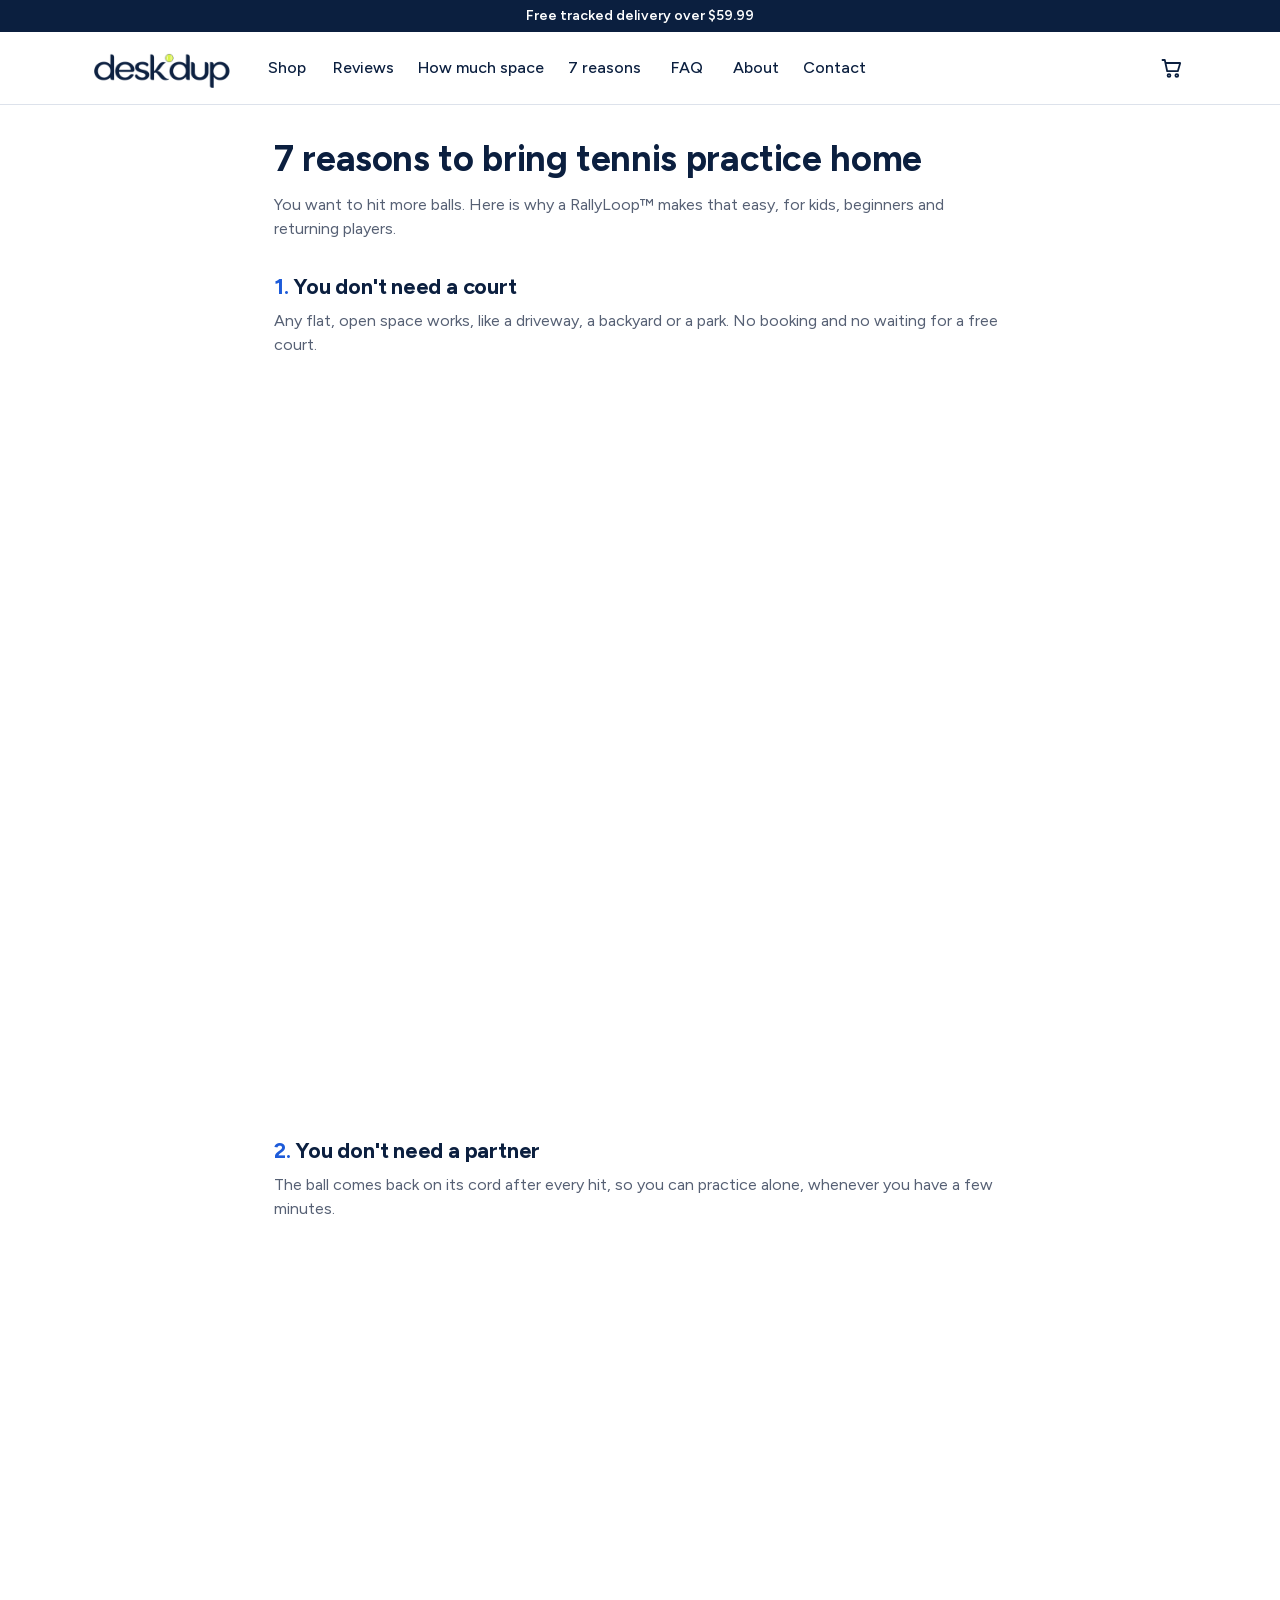
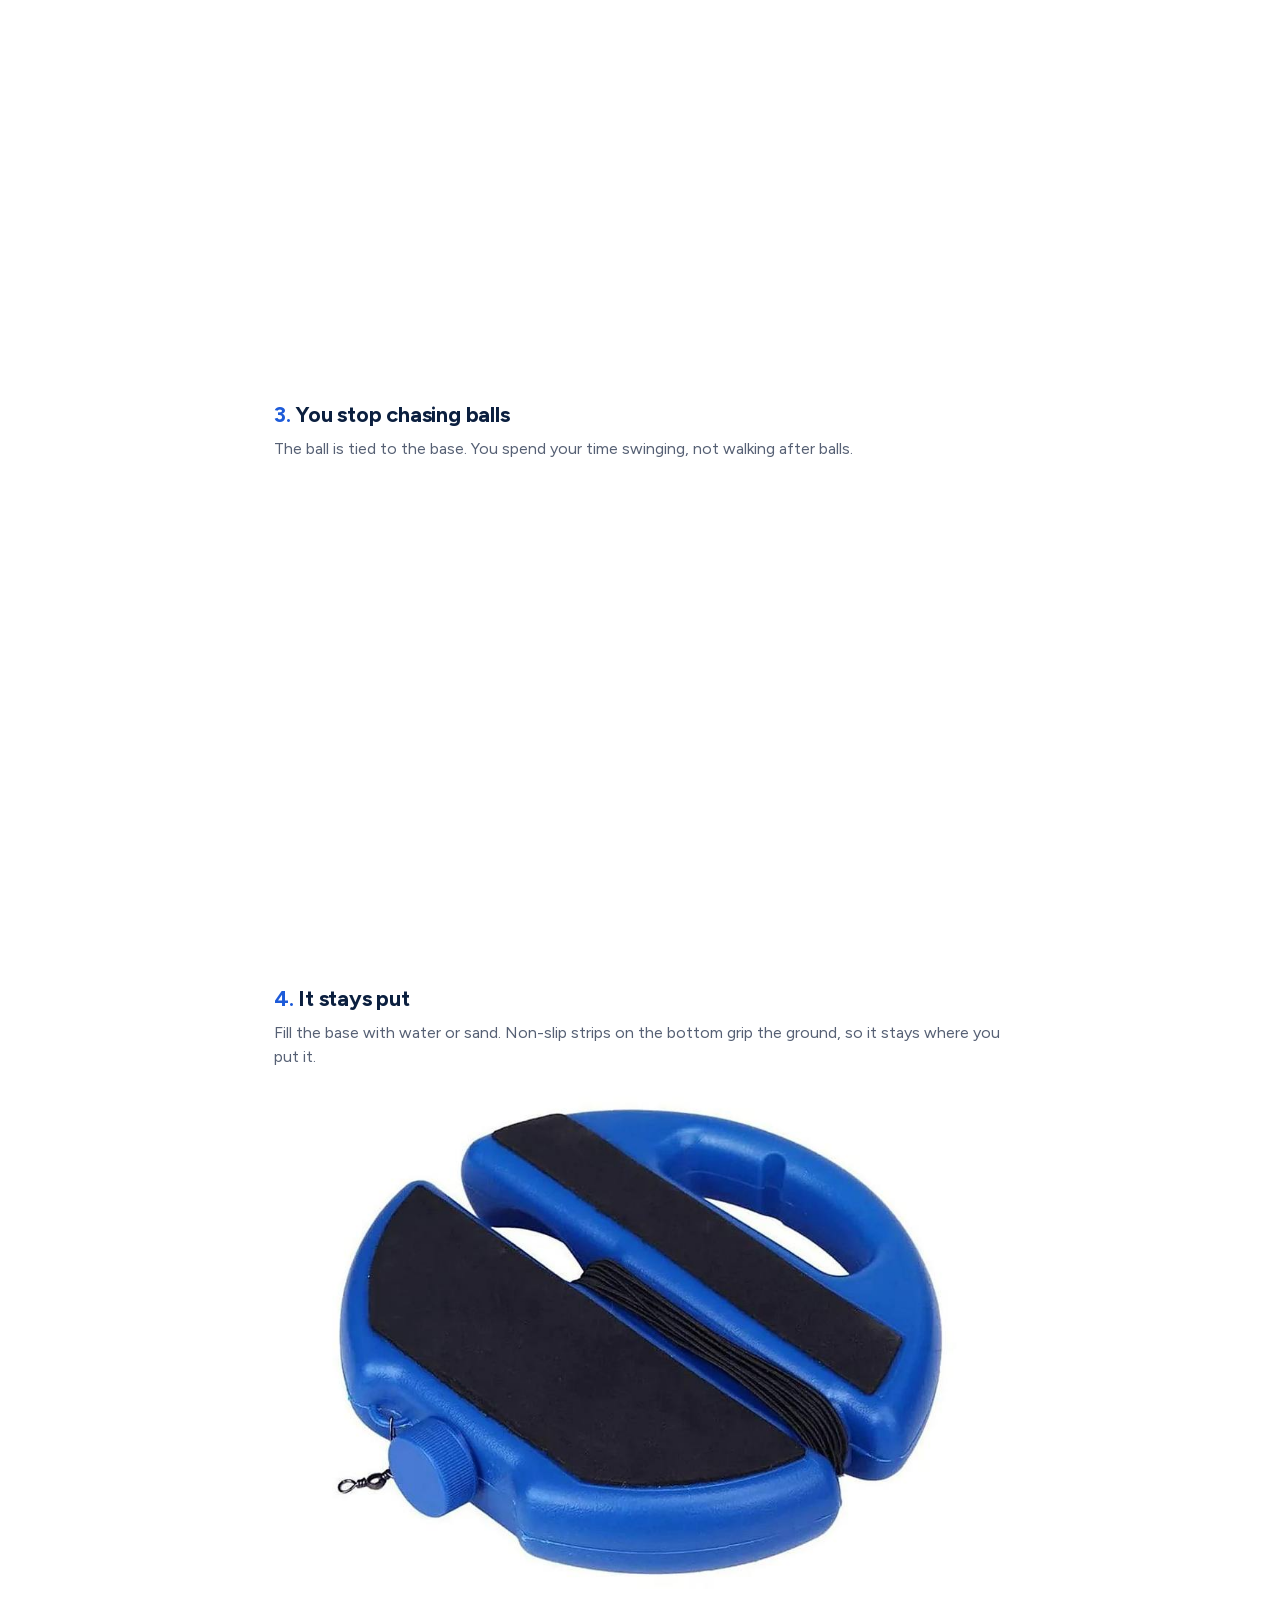
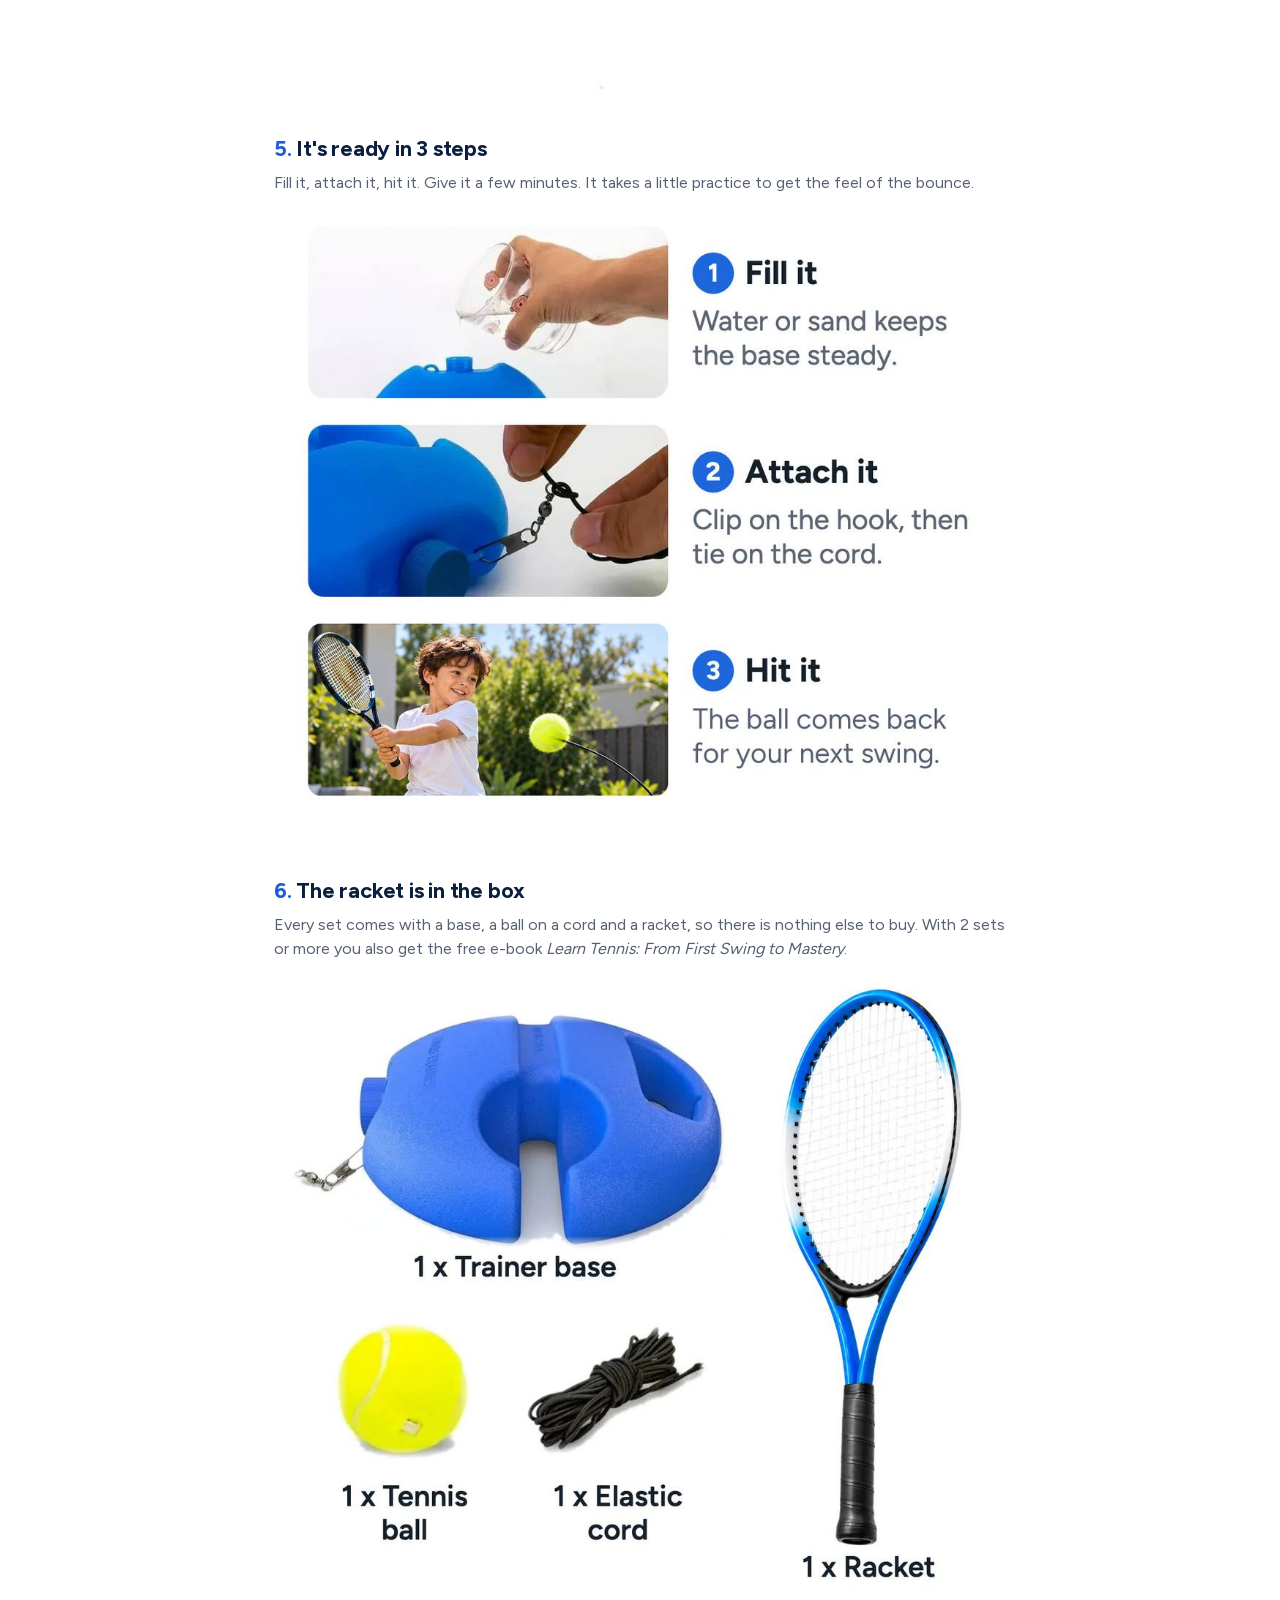
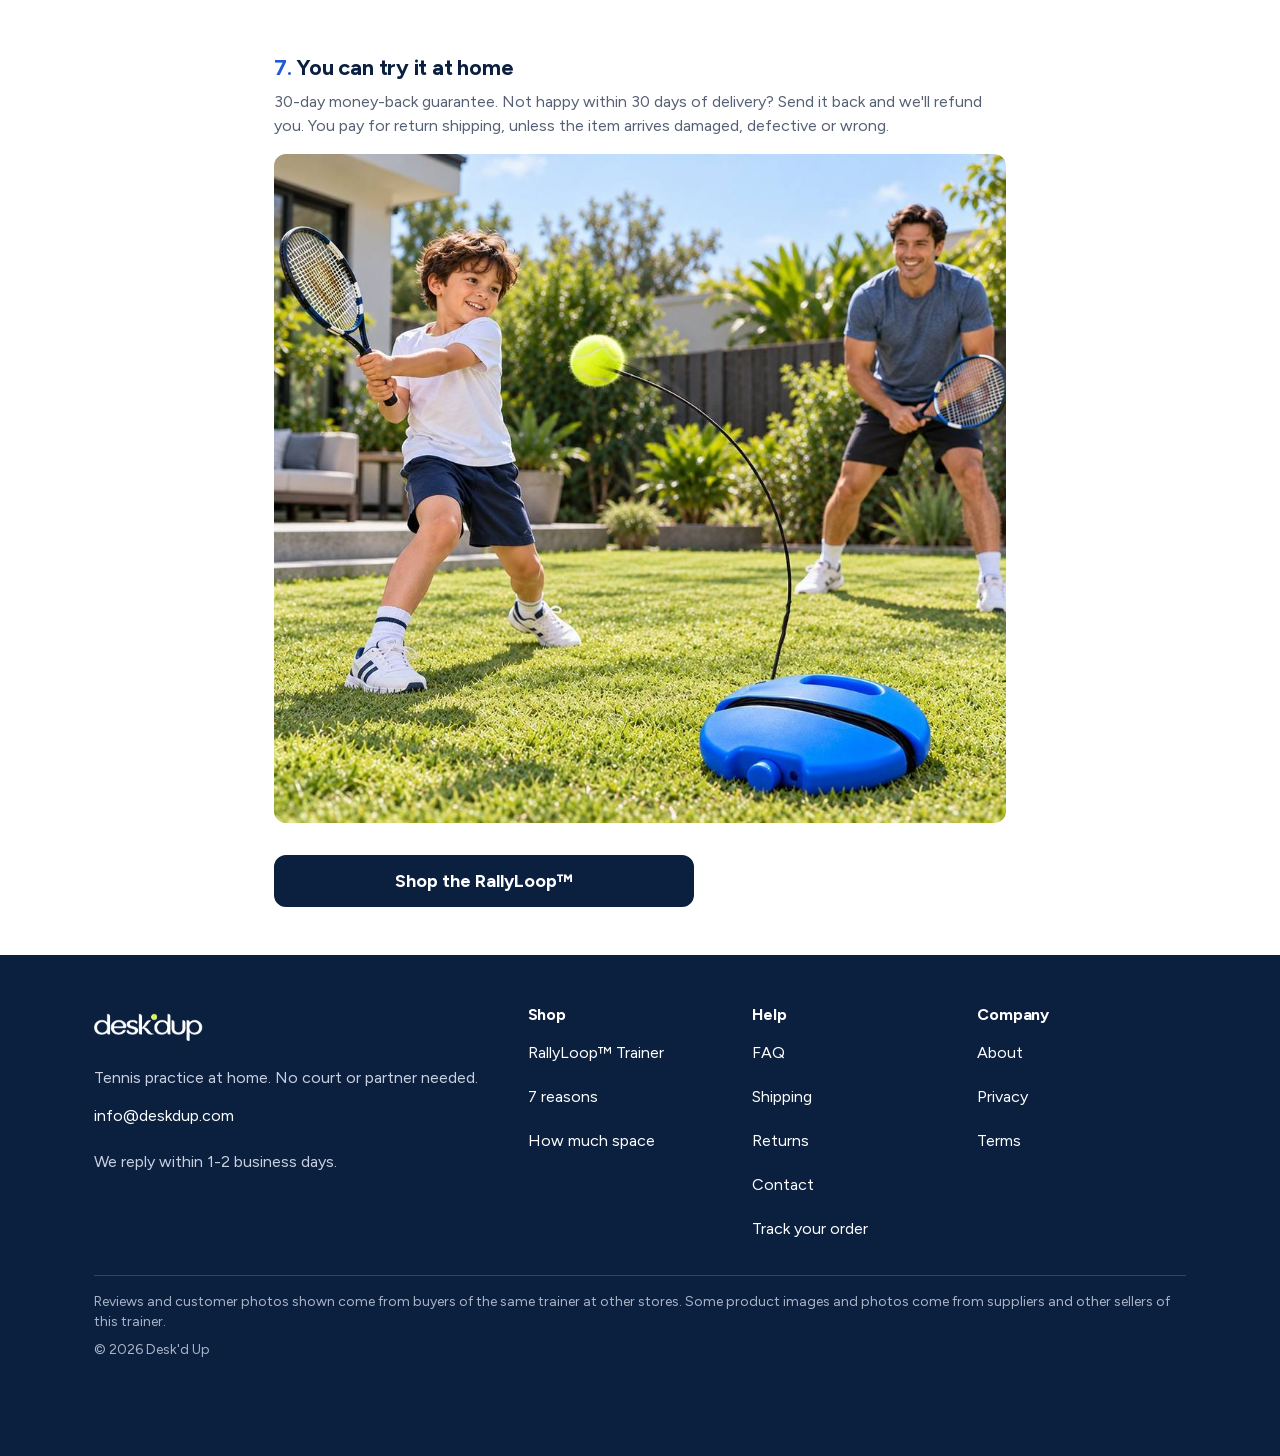
==== pages/7-reasons.html @ a63a1bbc "Store preview Co-Authored-By: Claude Opus 5.5 <noreply@anthropic.com>" ====
<!doctype html>
<html lang="en" data-r="../">
<head>
<meta charset="utf-8">
<meta name="viewport" content="width=device-width,initial-scale=1,viewport-fit=cover">
<meta name="robots" content="noindex,nofollow">
<meta name="theme-color" content="#0B1F3F">
<title>7 reasons to practice at home | Desk'd Up</title>
<meta name="description" content="7 reasons to practice at home. RallyLoop™ Solo Tennis Trainer by Desk&#x27;d Up.">
<link rel="preload" href="../fonts/Figtree.woff2" as="font" type="font/woff2" crossorigin>
<link rel="icon" type="image/png" href="../img/icon.png">
<link rel="stylesheet" href="../assets/shop.css">
</head>
<body>
<div class="band">Free tracked delivery over $59.99</div>
<header class="kopf"><div class="wrap">
<a class="logo" href="../index.html" aria-label="Desk&#x27;d Up home"><img src="../img/logo.png" alt="Desk&#x27;d Up" width="334" height="96"></a>
<nav class="nav" aria-label="Main"><a href="../index.html">Shop</a><a href="../index.html#reviews">Reviews</a><a href="../pages/space.html">How much space</a><a href="../pages/7-reasons.html">7 reasons</a><a href="../pages/faq.html">FAQ</a><a href="../pages/about.html">About</a><a href="../pages/contact.html">Contact</a></nav>
<div class="kopf__rechts">
<button type="button" class="symbol menue-knopf" data-auf="menue" aria-label="Open menu"><svg viewBox="0 0 24 24" aria-hidden="true"><path d="M3 6.5h18M3 12h18M3 17.5h18"/></svg></button>
<button type="button" class="symbol" data-auf="korb" aria-label="Open cart"><svg viewBox="0 0 24 24" aria-hidden="true"><path d="M2.5 4h2.3l2.4 11.2h10.6L20.2 7H5.7"/><circle cx="9" cy="19.5" r="1.4"/><circle cx="16.8" cy="19.5" r="1.4"/></svg><span class="korbzahl" hidden></span></button>
</div>
</div></header>
<main class="seite"><div class="wrap"><h1>7 reasons to bring tennis practice home</h1>
<p>You want to hit more balls. Here is why a RallyLoop™ makes that easy, for kids, beginners and returning players.</p>
<section class="grund"><h2><span class="grund__nr">1.</span> You don't need a court</h2><p>Any flat, open space works, like a driveway, a backyard or a park. No booking and no waiting for a free court.</p><img class="bild" src="../img/02_anwendung_erwachsener-720.jpg" srcset="../img/02_anwendung_erwachsener-480.jpg 480w, ../img/02_anwendung_erwachsener-720.jpg 720w, ../img/02_anwendung_erwachsener-1000.jpg 1000w" sizes="(min-width:780px) 732px, calc(100vw - 32px)" alt="A man practices on a driveway" width="1000" height="1000" loading="eager" fetchpriority="high" decoding="async"></section>
<section class="grund"><h2><span class="grund__nr">2.</span> You don't need a partner</h2><p>The ball comes back on its cord after every hit, so you can practice alone, whenever you have a few minutes.</p><img class="bild" src="../img/01_erstes_bild-720.jpg" srcset="../img/01_erstes_bild-480.jpg 480w, ../img/01_erstes_bild-720.jpg 720w, ../img/01_erstes_bild-1000.jpg 1000w" sizes="(min-width:780px) 732px, calc(100vw - 32px)" alt="A boy hits the ball in his backyard" width="1000" height="1000" loading="eager" decoding="async"></section>
<section class="grund"><h2><span class="grund__nr">3.</span> You stop chasing balls</h2><p>The ball is tied to the base. You spend your time swinging, not walking after balls.</p><img class="bild" src="../img/r11-720.jpg" srcset="../img/r11-480.jpg 480w, ../img/r11-720.jpg 720w, ../img/r11-1000.jpg 1000w" sizes="(min-width:780px) 732px, calc(100vw - 32px)" alt="The tennis ball and elastic cord" width="1000" height="650" loading="lazy" decoding="async"></section>
<section class="grund"><h2><span class="grund__nr">4.</span> It stays put</h2><p>Fill the base with water or sand. Non-slip strips on the bottom grip the ground, so it stays where you put it.</p><img class="bild" src="../img/r09-720.jpg" srcset="../img/r09-480.jpg 480w, ../img/r09-720.jpg 720w, ../img/r09-1000.jpg 1000w" sizes="(min-width:780px) 732px, calc(100vw - 32px)" alt="The underside of the base with non-slip strips" width="1000" height="844" loading="lazy" decoding="async"></section>
<section class="grund"><h2><span class="grund__nr">5.</span> It's ready in 3 steps</h2><p>Fill it, attach it, hit it. Give it a few minutes. It takes a little practice to get the feel of the bounce.</p><img class="bild" src="../img/r03-720.jpg" srcset="../img/r03-480.jpg 480w, ../img/r03-720.jpg 720w, ../img/r03-1000.jpg 1000w" sizes="(min-width:780px) 732px, calc(100vw - 32px)" alt="Ready in 3 steps: fill it, attach it, hit it" width="1000" height="867" loading="lazy" decoding="async"></section>
<section class="grund"><h2><span class="grund__nr">6.</span> The racket is in the box</h2><p>Every set comes with a base, a ball on a cord and a racket, so there is nothing else to buy. With 2 sets or more you also get the free e-book <em>Learn Tennis: From First Swing to Mastery</em>.</p><img class="bild" src="../img/r06b-720.jpg" srcset="../img/r06b-480.jpg 480w, ../img/r06b-720.jpg 720w, ../img/r06b-1000.jpg 1000w" sizes="(min-width:780px) 732px, calc(100vw - 32px)" alt="What&#x27;s in the box" width="1000" height="881" loading="lazy" decoding="async"></section>
<section class="grund"><h2><span class="grund__nr">7.</span> You can try it at home</h2><p>30-day money-back guarantee. Not happy within 30 days of delivery? Send it back and we'll refund you. You pay for return shipping, unless the item arrives damaged, defective or wrong.</p><img class="bild" src="../img/05_kind_und_erwachsener-720.jpg" srcset="../img/05_kind_und_erwachsener-480.jpg 480w, ../img/05_kind_und_erwachsener-720.jpg 720w, ../img/05_kind_und_erwachsener-1000.jpg 1000w" sizes="(min-width:780px) 732px, calc(100vw - 32px)" alt="A boy and a man play together" width="1000" height="914" loading="lazy" decoding="async"></section>
<p class="seite__kauf"><a class="knopf" href="../index.html#kaufen">Shop the RallyLoop™</a></p></div></main>
<footer class="fuss"><div class="wrap">
<div class="fuss__spalten">
<div class="fuss__marke"><a class="fuss__logo" href="../index.html" aria-label="Desk&#x27;d Up home"><img src="../img/logo_weiss.png" alt="Desk&#x27;d Up" width="334" height="96" loading="lazy" decoding="async"></a>
<p>Tennis practice at home. No court or partner needed.</p>
<a href="mailto:info@deskdup.com">info@deskdup.com</a>
<p>We reply within 1-2 business days.</p></div>
<div><h3>Shop</h3><ul><li><a href="../index.html">RallyLoop™ Trainer</a></li><li><a href="../pages/7-reasons.html">7 reasons</a></li><li><a href="../pages/space.html">How much space</a></li></ul></div><div><h3>Help</h3><ul><li><a href="../pages/faq.html">FAQ</a></li><li><a href="../pages/shipping.html">Shipping</a></li><li><a href="../pages/returns.html">Returns</a></li><li><a href="../pages/contact.html">Contact</a></li><li><a href="mailto:info@deskdup.com?subject=Where%20is%20my%20order%3F">Track your order</a></li></ul></div><div><h3>Company</h3><ul><li><a href="../pages/about.html">About</a></li><li><a href="../pages/privacy.html">Privacy</a></li><li><a href="../pages/terms.html">Terms</a></li></ul></div>
</div>
<div class="fuss__klein"><p>Reviews and customer photos shown come from buyers of the same trainer at other stores. Some product images and photos come from suppliers and other sellers of this trainer.</p><p>&copy; 2026 Desk'd Up</p></div>
</div></footer>

<div class="schublade" id="menue" role="dialog" aria-modal="true" aria-label="Menu">
<div class="schublade__grund" data-zu></div>
<div class="schublade__blatt">
<div class="schublade__kopf"><h2>Menu</h2><button type="button" class="symbol" data-zu aria-label="Close menu"><svg viewBox="0 0 24 24" aria-hidden="true"><path d="M5.5 5.5l13 13M18.5 5.5l-13 13"/></svg></button></div>
<div class="schublade__inhalt"><ul class="menue"><li><a data-zu href="../index.html">Shop</a></li><li><a data-zu href="../index.html#reviews">Reviews</a></li><li><a data-zu href="../pages/space.html">How much space</a></li><li><a data-zu href="../pages/7-reasons.html">7 reasons</a></li><li><a data-zu href="../pages/faq.html">FAQ</a></li><li><a data-zu href="../pages/about.html">About</a></li><li><a data-zu href="../pages/contact.html">Contact</a></li><li><a data-zu href="../pages/shipping.html">Shipping</a></li><li><a data-zu href="../pages/returns.html">Returns</a></li></ul></div>
</div>
</div>
<div class="schublade" id="korb" role="dialog" aria-modal="true" aria-label="Cart">
<div class="schublade__grund" data-zu></div>
<div class="schublade__blatt">
<div class="schublade__kopf"><h2>Your cart</h2><button type="button" class="symbol" data-zu aria-label="Close cart"><svg viewBox="0 0 24 24" aria-hidden="true"><path d="M5.5 5.5l13 13M18.5 5.5l-13 13"/></svg></button></div>
<div class="schublade__inhalt" id="korb-inhalt"></div>
<div class="schublade__fuss" id="korb-fuss" hidden>
<div class="summe"><span>Subtotal</span><span id="korb-summe"></span></div>
<div class="lieferzeile"><span>Delivery</span><span id="korb-versand"></span></div>
<p class="kleintext" id="korb-stufe" hidden></p>
<p class="kleintext" data-datum></p>
<p class="kleintext"><strong>30-day money-back guarantee.</strong> You pay return shipping unless the item arrives damaged, defective or wrong.</p>
<button type="button" class="knopf" id="korb-kasse"><svg viewBox="0 0 16 16" width="14" height="14" aria-hidden="true"><path fill="currentColor" d="M4 7V5a4 4 0 0 1 8 0v2h1v8H3V7h1zm2 0h4V5a2 2 0 0 0-4 0v2z"/></svg>Secure checkout</button>
<div class="express"><button type="button" class="knopf knopf--zweit" data-express>Apple Pay</button><button type="button" class="knopf knopf--zweit" data-express>Shop Pay</button></div>
<p class="hinweis" id="korb-hinweis" role="status" hidden>This is a preview. Checkout is not connected yet.</p>
</div>
</div>
</div>
<script src="../assets/shop.js" defer></script>
</body>
</html>
---- assets/shop.css ----
/* Desk'd Up, Vorschau RallyLoop. Ein Gestaltungssystem:
   Schrift: Figtree 400/600/700. Farben: Navy (Logo, Knopf, Text), Blau (Auswahl, Haken, Links), Bernstein (nur Sterne), dazu Weiss und Grau.
   Abstand: 4 8 12 16 24 32 48 64. Schriftgroessen: 14 16 18 22 28 36. Ein Knopf, eine Karte, Radius ueberall 12. */
@font-face{font-family:'Figtree';font-weight:300 900;font-style:normal;font-display:swap;src:url('../fonts/Figtree.woff2') format('woff2')}
/* Ersatzschrift mit gleicher Laufweite: kein Umbruch und kein Ruck, wenn Figtree spaet kommt */
@font-face{font-family:'Figtree Ersatz';font-weight:400;src:local('Arial');size-adjust:99.6%}
@font-face{font-family:'Figtree Ersatz';font-weight:700;src:local('Arial Bold'),local('Arial-BoldMT');size-adjust:96.6%}
:root{
  --navy:#0B1F3F;--blau:#1D5BD9;--stern:#F5A623;
  --weiss:#fff;--grau:#566074;--grau-h:#F4F6FA;--linie:#DDE2EB;--wahl:#EEF3FE;
  --s1:4px;--s2:8px;--s3:12px;--s4:16px;--s5:24px;--s6:32px;--s7:48px;--s8:64px;
  --r:12px;
  --stern-bild:url("data:image/svg+xml,%3Csvg xmlns='http://www.w3.org/2000/svg' viewBox='0 0 24 24'%3E%3Cpath d='M12 2l3.1 6.3 6.9 1-5 4.9 1.2 6.8-6.2-3.2-6.2 3.2L7 14.2 2 9.3l6.9-1z'/%3E%3C/svg%3E");
  --haken-bild:url("data:image/svg+xml,%3Csvg xmlns='http://www.w3.org/2000/svg' viewBox='0 0 24 24'%3E%3Cpath d='M5 12.5l4.5 4.5L19 7.5' fill='none' stroke='%231D5BD9' stroke-width='3' stroke-linecap='round' stroke-linejoin='round'/%3E%3C/svg%3E");
}
*{box-sizing:border-box}
html{-webkit-text-size-adjust:100%;scroll-behavior:smooth}
html.gesperrt{overflow:hidden}
body{margin:0;font-family:'Figtree','Figtree Ersatz',Arial,sans-serif;font-size:16px;line-height:24px;color:var(--navy);background:var(--weiss);-webkit-font-smoothing:antialiased}
img,svg{display:block;max-width:100%}
img{height:auto}
a{color:var(--blau)}
[hidden]{display:none!important}
h1,h2,h3{font-weight:700;letter-spacing:-.01em;margin:0}
h2{font-size:28px;line-height:34px}
h3{font-size:18px;line-height:24px}
p{margin:0}
button{font:inherit;color:inherit}
.wrap{max-width:1140px;margin:0 auto;padding:0 var(--s4)}
.nur-sr{position:absolute;width:1px;height:1px;overflow:hidden;clip:rect(0 0 0 0);white-space:nowrap}
:focus-visible{outline:2px solid var(--blau);outline-offset:2px}

/* Band und Kopf */
.band{background:var(--navy);color:var(--weiss);font-size:14px;font-weight:600;line-height:20px;text-align:center;padding:var(--s1) var(--s4)}
.kopf{background:var(--weiss);border-bottom:1px solid var(--linie)}
.kopf .wrap{display:flex;align-items:center;gap:var(--s2);height:48px}
.logo{display:block;flex:none;padding:6px 0}
.logo img{height:32px;width:auto}
.nav{display:none}
.kopf__rechts{display:flex;align-items:center;margin-left:auto;margin-right:calc(var(--s2) * -1)}
.symbol{position:relative;display:flex;align-items:center;justify-content:center;width:44px;height:44px;padding:0;border:0;background:none;cursor:pointer;color:var(--navy)}
.symbol svg{width:24px;height:24px;fill:none;stroke:currentColor;stroke-width:1.8;stroke-linecap:round;stroke-linejoin:round}
.korbzahl{position:absolute;right:0;top:2px;min-width:20px;height:20px;border-radius:999px;background:var(--blau);color:var(--weiss);font-size:14px;font-weight:700;line-height:20px;text-align:center;padding:0 var(--s1)}

/* Produkt */
.produkt{padding:var(--s2) 0 var(--s7)}
.produkt .wrap{display:grid;gap:var(--s2)}
.galerie,.kauf{min-width:0}
.galerie__haupt{position:relative}
.galerie__spur{display:flex;overflow-x:auto;scroll-snap-type:x mandatory;scrollbar-width:none;border-radius:var(--r);background:var(--weiss);aspect-ratio:358/334}
.galerie__spur::-webkit-scrollbar{display:none}
.folie{flex:0 0 100%;scroll-snap-align:start;scroll-snap-stop:always;margin:0;height:100%}
.folie img{width:100%;height:100%;object-fit:contain;background:var(--weiss)}
.folie--fuellt img{object-fit:cover}
.zaehler{position:absolute;left:auto;right:var(--s2);top:var(--s2);bottom:auto;background:rgba(11,31,63,.72);color:var(--weiss);font-size:14px;font-weight:600;line-height:20px;padding:var(--s1) var(--s3);border-radius:999px;pointer-events:none}
.daumen{display:none}

.titel{font-size:22px;line-height:26px}
.wertung{display:inline-flex;align-items:center;gap:var(--s2);font-size:16px;font-weight:600;line-height:24px;color:var(--navy);text-decoration:none;margin:-8px 0;padding:10px 0}
.sterne{--voll:100%;display:inline-block;flex:none;width:90px;height:18px;background:linear-gradient(90deg,var(--stern) var(--voll),var(--linie) var(--voll));-webkit-mask:var(--stern-bild) left center/18px 18px repeat-x;mask:var(--stern-bild) left center/18px 18px repeat-x}
.satz{font-size:16px;line-height:22px;color:var(--grau);margin:2px 0 6px}
.haken{list-style:none;margin:0;padding:0}
.haken li{padding-left:24px;line-height:22px;background:var(--haken-bild) left 3px/16px 16px no-repeat}

/* Angebotskarten */
.angebote{display:grid;gap:6px;min-width:0;margin:var(--s2) 0;padding:0;border:0;scroll-margin-top:8px}
.angebot{display:flex;align-items:center;gap:10px;min-height:48px;background:var(--weiss);border:2px solid var(--linie);border-radius:var(--r);padding:var(--s2) var(--s3);cursor:pointer}
.angebot input{position:absolute;opacity:0;pointer-events:none}
.angebot:has(input:focus-visible){outline:2px solid var(--blau);outline-offset:2px}
.punkt{flex:none;width:20px;height:20px;border-radius:50%;border:2px solid var(--grau)}
.angebot.an{border-color:var(--blau);background:var(--wahl)}
.angebot.an .punkt{border-color:var(--blau);background:var(--blau);box-shadow:inset 0 0 0 3px var(--weiss)}
.angebot__mitte{flex:1;min-width:0}
.angebot__eins{display:flex;align-items:center;flex-wrap:wrap;gap:0 var(--s2);line-height:22px}
.angebot__name{font-weight:700}
.angebot__sets{font-size:14px;color:var(--grau)}
.etikett{font-size:14px;font-weight:600;line-height:18px;background:var(--blau);color:var(--weiss);border-radius:6px;padding:0 6px}
.angebot__zwei{display:block;font-size:14px;line-height:18px;color:var(--grau)}
.angebot__rechts{flex:none;text-align:right}
.angebot__preis{display:block;font-size:18px;font-weight:700;line-height:22px}
.angebot__spar{display:block;font-size:14px;font-weight:600;line-height:18px;color:var(--blau)}

/* Knopf: einer fuer alles */
.knopf{display:flex;align-items:center;justify-content:center;gap:var(--s2);width:100%;min-height:52px;border:2px solid var(--navy);border-radius:var(--r);background:var(--navy);color:var(--weiss);font:700 18px/24px 'Figtree','Figtree Ersatz',Arial,sans-serif;padding:var(--s3) var(--s4);text-align:center;text-decoration:none;cursor:pointer}
.knopf svg{flex:none;width:16px;height:16px}
.knopf:hover{background:#142C54;border-color:#142C54}
.knopf--zweit{display:inline-flex;width:auto;min-height:48px;background:transparent;color:var(--navy);padding:var(--s2) var(--s5);font-size:16px}
.knopf--zweit:hover{background:var(--grau-h);border-color:var(--navy)}

/* Zusagen unter dem Knopf */
.zusagen{list-style:none;margin:var(--s4) 0 0;padding:0;display:grid;gap:var(--s3)}
.zusagen li{display:flex;gap:var(--s3);align-items:flex-start}
.zusagen svg{flex:none;width:24px;height:24px;fill:none;stroke:var(--blau);stroke-width:1.8;stroke-linecap:round;stroke-linejoin:round}
.zusagen strong{display:block;font-weight:600}
.zusagen__sprung{display:flex;align-items:center;gap:var(--s3);min-height:44px;margin:-10px 0;color:var(--navy);text-underline-offset:3px}
.zusagen__frage{color:var(--grau);line-height:22px}
.datum{min-height:22px}
.zusagen span{display:block;font-size:16px;line-height:22px;color:var(--grau);margin-top:2px}
.zahlung{display:flex;align-items:center;flex-wrap:wrap;gap:4px 3px;margin-top:var(--s4)}
.zahlung__sicher{display:inline-flex;align-items:center;gap:var(--s1);flex:0 0 100%;margin-right:0;font-size:14px;font-weight:600;line-height:20px;white-space:nowrap}
.zahlung__sicher svg{flex:none}
.zahlung>svg{flex:0 1 calc((100% - 22px)/8);max-width:38px;min-width:0;height:auto}
.zahlung text{font-weight:700}

/* Abschnitte */
.abschnitt{padding:var(--s7) 0}
.abschnitt--grau{background:var(--grau-h)}
.schmal{max-width:760px;margin:0 auto}
.kopfzeile{max-width:680px;margin:0 auto var(--s5);text-align:center}
.kopfzeile p{color:var(--grau);margin-top:var(--s2)}
.kopfzeile .sterne-zeile{margin-top:var(--s2)}

/* Karte: eine fuer alles */
.karte{background:var(--weiss);border:1px solid var(--linie);border-radius:var(--r);padding:var(--s4)}
.karte h3{margin-bottom:var(--s1)}
.karte p{color:var(--grau)}
.karte p a{color:var(--blau)}
.bild{border-radius:var(--r);width:100%}

/* Reiter und FAQ */
.reiter{display:grid;gap:var(--s2)}
.reiter details{background:var(--weiss);border:1px solid var(--linie);border-radius:var(--r)}
.reiter summary{display:flex;align-items:center;min-height:56px;padding:var(--s3) 44px var(--s3) var(--s4);font-size:18px;line-height:24px;font-weight:700;list-style:none;position:relative;cursor:pointer}
.reiter summary::-webkit-details-marker{display:none}
.reiter summary::after,.reiter summary::before{content:"";position:absolute;right:var(--s4);top:50%;width:14px;height:2px;background:var(--navy);margin-top:-1px}
.reiter summary::before{transform:rotate(90deg);transition:transform .15s}
.reiter details[open] summary::before{transform:rotate(0)}
.reiter details>div{padding:0 var(--s4) var(--s4);color:var(--grau)}
.reiter details>div p+p,.reiter details>div h3+p{margin-top:var(--s2)}
.reiter h3{color:var(--navy);font-size:18px;line-height:26px;margin-top:var(--s4)}
.liste{list-style:none;margin:var(--s2) 0 0;padding:0}
.liste li{padding-left:24px;background:var(--haken-bild) left 4px/16px 16px no-repeat;margin-top:var(--s1)}
.daten{margin:var(--s2) 0 0;display:grid;grid-template-columns:auto 1fr;gap:var(--s1) var(--s4)}
.daten dt{color:var(--navy);font-weight:600}
.daten dd{margin:0}

/* Bewertungen */
.sterne-zeile{display:flex;align-items:center;justify-content:center;gap:var(--s2);font-weight:600}
.stimmen{display:grid;grid-template-columns:minmax(0,1fr);gap:var(--s3)}
.stimme{display:flex;flex-direction:column;gap:var(--s2)}
.stimme__text{color:var(--navy)}
.stimme__name{font-size:14px;font-weight:600;line-height:20px;color:var(--grau)}
.stimme__fotos{display:flex;flex-wrap:wrap;gap:var(--s2)}
.stimme__foto{display:block;width:88px;height:88px;border-radius:8px;overflow:hidden;background:var(--grau-h)}
.stimme__foto img{width:100%;height:100%;object-fit:cover}
.mitte{text-align:center;margin-top:var(--s5)}
.linkzeile a,.mitte a{display:inline-flex;align-items:center;min-height:44px}

/* Platz, Stand, Schritte */
.zwei{display:grid;gap:var(--s5)}
.zwei h2{margin-bottom:var(--s3)}
.zwei p+p{margin-top:var(--s3)}
.textfarbe{color:var(--grau)}
.reiter details>div,.stimme__text,.textfarbe,.notiz,.schritt p,.geschenk p{font-size:18px;line-height:26px}
.platz{width:100%;height:auto}
.platz .basis{fill:var(--blau)}
.platz .schlitz{fill:var(--weiss)}
.platz .schnur{stroke:var(--navy);stroke-width:1.5;stroke-dasharray:3 5;stroke-linecap:round}
.platz .ball{fill:var(--stern)}
.platz .du{fill:var(--navy)}
.platz .du-kopf{fill:var(--weiss)}
.platz .du-koerper{fill:var(--weiss)}
.platz .mass{fill:none;stroke:var(--grau);stroke-width:1.5}
.platz text{fill:var(--grau);font-size:14px;text-anchor:middle}
.platz .gross{fill:var(--navy);font-size:18px;font-weight:700}
.paar{display:grid;grid-template-columns:1fr 1fr;gap:var(--s3)}
.paar figure{margin:0}
.paar img{border-radius:var(--r);background:var(--weiss);width:100%;border:1px solid var(--linie)}
.paar figcaption{font-size:14px;line-height:20px;color:var(--grau);margin-top:var(--s2)}
.schritte{display:grid;gap:var(--s3)}
.schritt{display:grid;grid-template-columns:128px 1fr;align-items:stretch;padding:0;overflow:hidden}
.schritt img{width:100%;height:100%;min-height:104px;object-fit:cover}
.schritt__links{object-position:20% 50%}
.schritt>div{padding:var(--s3) var(--s4);align-self:center}
.schritt b{display:inline-flex;align-items:center;justify-content:center;width:24px;height:24px;border-radius:50%;background:var(--blau);color:var(--weiss);font-size:14px;margin-right:var(--s2)}
.schritt h3{display:flex;align-items:center;margin-bottom:var(--s1)}
.notiz{color:var(--grau);text-align:center;margin-top:var(--s4)}

/* Vergleich */
.vergleich{width:100%;border-collapse:separate;border-spacing:0;background:var(--weiss);border:1px solid var(--linie);border-radius:var(--r);overflow:hidden;font-size:14px;line-height:20px;table-layout:fixed}
.vergleich th,.vergleich td{padding:var(--s3) 2px;text-align:center;border-top:1px solid var(--linie);vertical-align:middle;font-weight:400;color:var(--grau)}
.vergleich thead th{border-top:0;font-weight:700;color:var(--navy)}
.vergleich th:first-child{text-align:left;padding-left:var(--s2);color:var(--navy);font-weight:600;width:25%}
.vergleich .wir{background:var(--wahl);color:var(--navy);font-weight:700;width:24%}

/* Fuer wen */
.fuerwen{display:grid;grid-template-columns:1fr 1fr;gap:var(--s3);margin-top:var(--s3)}
.geschenk{margin-top:var(--s3)}

/* Schluss */
.schluss .bild{aspect-ratio:1/1;object-fit:cover;height:auto}
.schluss h2{margin:var(--s5) 0 var(--s4);text-align:center}
.schluss .kleinzeile{font-size:16px;line-height:22px;color:var(--grau);text-align:center;margin-top:var(--s3)}

/* Unterseiten */
.seite{padding:var(--s6) 0 var(--s7)}
.seite .wrap{max-width:780px}
.seite h1{font-size:28px;line-height:34px;margin-bottom:var(--s3)}
.seite h2{font-size:22px;line-height:28px;margin:var(--s5) 0 var(--s2)}
.seite p,.seite ul{color:var(--grau)}
.seite p+p{margin-top:var(--s3)}
.seite strong{color:var(--navy);font-weight:600}
.seite ul{margin:var(--s2) 0 0;padding-left:var(--s5)}
.seite li{margin-top:var(--s1)}
.seite .bild{margin:var(--s4) 0}
.seite .platz{margin:var(--s3) 0}
.seite .seite__kauf{margin-top:var(--s6);max-width:420px}
.grund{margin-top:var(--s6)}
.grund h2{margin-top:0}
.grund__nr{color:var(--blau);font-weight:700}

/* Fuss */
.fuss{background:var(--navy);color:#C9D1DF;padding:var(--s7) 0 96px}
.fuss__spalten{display:grid;grid-template-columns:1fr 1fr;gap:var(--s5) var(--s4)}
.fuss__marke{grid-column:1/-1}
.fuss__marke img{height:32px;width:auto}
.fuss__logo{display:inline-block!important;padding:6px 0!important;margin:0!important}
.fuss__marke p{margin-top:var(--s3)}
.fuss a{color:var(--weiss);text-decoration:none}
.fuss__marke a{display:inline-block;padding:10px 0;margin-top:var(--s1)}
.fuss h3{color:var(--weiss);font-size:16px;line-height:24px;margin:0 0 var(--s1)}
.fuss ul{list-style:none;padding:0;margin:0}
.fuss li a{display:flex;align-items:center;min-height:44px}
.fuss__klein{font-size:14px;line-height:20px;color:#A9B4C7;margin-top:var(--s5);border-top:1px solid rgba(255,255,255,.16);padding-top:var(--s4)}
.fuss__klein p+p{margin-top:var(--s2)}

/* Klebeleiste */
.klebe{position:fixed;left:0;right:0;bottom:0;background:var(--weiss);border-top:1px solid var(--linie);padding:var(--s2) var(--s4) calc(var(--s2) + env(safe-area-inset-bottom));display:flex;align-items:center;gap:var(--s3);transform:translateY(110%);transition:transform .22s;z-index:20}
.klebe.an{transform:none}
.klebe__text{flex:1;min-width:0;font-size:14px;line-height:20px}
.klebe__text strong{display:block;white-space:nowrap;overflow:hidden;text-overflow:ellipsis;font-weight:700}
.klebe__text span{color:var(--grau)}
.klebe .knopf{width:auto;flex:none;min-height:48px;padding:var(--s2) var(--s4);font-size:16px}

/* Schublade: Korb und Menue */
.schublade{position:fixed;inset:0;z-index:40;visibility:hidden;overflow:hidden}
.schublade.offen{visibility:visible}
.schublade__grund{position:absolute;inset:0;background:rgba(11,31,63,.45);opacity:0;transition:opacity .2s}
.schublade.offen .schublade__grund{opacity:1}
.schublade__blatt{position:absolute;top:0;bottom:0;right:0;width:min(420px,92vw);background:var(--weiss);display:flex;flex-direction:column;transform:translateX(100%);transition:transform .25s}
.schublade.offen .schublade__blatt{transform:none}
.schublade__kopf{display:flex;align-items:center;justify-content:space-between;padding:var(--s1) var(--s2) var(--s1) var(--s4);border-bottom:1px solid var(--linie);min-height:56px}
.schublade__kopf h2{font-size:18px;line-height:24px}
.schublade__inhalt{flex:1;overflow-y:auto;padding:var(--s4)}
.schublade__fuss{border-top:1px solid var(--linie);padding:var(--s4);padding-bottom:calc(var(--s4) + env(safe-area-inset-bottom))}
.posten{display:grid;grid-template-columns:64px 1fr auto;gap:var(--s3);align-items:center;padding:var(--s3) 0;border-bottom:1px solid var(--linie)}
.posten:first-child{padding-top:0}
@media(max-height:720px){.posten{padding:var(--s2) 0}}
.posten img{width:64px;height:64px;border-radius:8px;object-fit:cover;background:var(--grau-h)}
.posten strong{display:block;font-weight:600;line-height:20px}
.posten span{display:block;font-size:14px;line-height:20px;color:var(--grau)}
.posten b{font-weight:700;white-space:nowrap}
.entfernen{background:none;border:0;padding:0;color:var(--blau);font-size:14px;text-decoration:underline;cursor:pointer;display:inline-flex;align-items:center;min-height:44px}
.summe{display:flex;justify-content:space-between;font-weight:700;font-size:18px;line-height:24px}
.lieferzeile{display:flex;justify-content:space-between;color:var(--grau);margin-top:var(--s1)}
.kleintext{font-size:14px;line-height:20px;color:var(--grau);margin-top:var(--s2)}
.schublade__fuss .knopf{margin-top:var(--s3)}
.express{display:grid;grid-template-columns:1fr 1fr;gap:var(--s2);margin-top:var(--s2)}
.express .knopf{width:100%;min-height:44px;margin-top:0;padding:var(--s1) var(--s2)}
.hinweis{font-size:16px;line-height:22px;background:var(--wahl);border-radius:8px;padding:var(--s2) var(--s3);margin-top:var(--s2)}
.korb-leer{text-align:center;padding:var(--s6) 0}
.korb-leer p{margin-bottom:var(--s4);color:var(--grau)}
.menue{list-style:none;margin:0;padding:0}
.menue a{display:flex;align-items:center;min-height:48px;color:var(--navy);text-decoration:none;font-size:18px;font-weight:600;border-bottom:1px solid var(--linie)}

/* Grosses Kundenfoto */
.grossbild{position:fixed;inset:0;z-index:50;background:var(--navy);display:flex;align-items:center;justify-content:center;padding:56px var(--s4) var(--s4)}
.grossbild img{width:100%;height:100%;object-fit:contain}
.grossbild .symbol{position:absolute;top:var(--s1);right:var(--s1);color:var(--weiss)}

@media(min-width:760px){
  .stimmen{grid-template-columns:1fr 1fr;align-items:start}
  .schritte{grid-template-columns:repeat(3,1fr)}
  .schritt{grid-template-columns:1fr;grid-template-rows:auto 1fr}
  .schritt img{height:auto;aspect-ratio:573/265}
  .schritt__links{object-position:50% 15%}
  .schritt>div{align-self:start}
  .fuerwen{grid-template-columns:repeat(4,1fr)}
  .fuss__spalten{grid-template-columns:2fr 1fr 1fr 1fr}
  .fuss__marke{grid-column:auto}
}
@media(min-width:900px){
  h2{font-size:36px;line-height:44px}
  .wrap{padding:0 var(--s5)}
  .band{padding:6px var(--s4)}
  .kopf .wrap{height:72px;gap:var(--s6)}
  .logo img{height:40px}
  .nav{display:flex;gap:var(--s5);font-size:16px}
  .nav a{display:flex;align-items:center;justify-content:center;min-width:44px;min-height:44px;color:var(--navy);text-decoration:none;font-weight:500}
  .nav a:hover{color:var(--blau)}
  .menue-knopf{display:none}
  .produkt{padding:var(--s6) 0 var(--s7)}
  .produkt .wrap{grid-template-columns:minmax(0,1.08fr) minmax(0,1fr);gap:var(--s7);align-items:start}
  .galerie__spur{aspect-ratio:1/1;background:var(--grau-h)}
  .folie img{background:var(--grau-h)}
  .zaehler{display:none}
  .daumen{display:flex;gap:var(--s2);margin-top:var(--s2);overflow-x:auto;scrollbar-width:none;padding:2px}
  .daumen::-webkit-scrollbar{display:none}
  .daumen button{flex:none;width:64px;height:64px;padding:0;border:2px solid transparent;border-radius:8px;overflow:hidden;background:var(--grau-h);cursor:pointer}
  .daumen button[aria-current=true]{border-color:var(--blau)}
  .daumen img{width:100%;height:100%;object-fit:cover}
  .titel{font-size:36px;line-height:44px}
  .satz{font-size:18px;line-height:26px;margin:var(--s2) 0 var(--s3)}
  .haken li{font-size:18px;line-height:28px;background-position:left 6px}
  .angebote{margin:var(--s4) 0}
  .abschnitt{padding:var(--s8) 0}
  .zwei{grid-template-columns:1fr 1fr;gap:var(--s7);align-items:center}
  .fuerwen{grid-template-columns:1fr 1fr}
  .schluss .wrap{max-width:760px}
  .schluss .bild{aspect-ratio:1/1;max-width:520px;margin:0 auto}
  .seite h1{font-size:36px;line-height:44px}
}
@media(min-width:1050px){
  .stimmen{grid-template-columns:repeat(3,1fr)}
}
@media(prefers-reduced-motion:reduce){
  html{scroll-behavior:auto}
  .klebe,.schublade__grund,.schublade__blatt{transition:none}
}
/* Handy: Das Bild bekommt, was Text, Karten und Knopf uebrig lassen; so steht der echte Kaufknopf im ersten Bildschirm.
   Mobile Safari gemessen: 390 x 699, 402 x 714, 440 x 796. svh aendert sich beim Einfahren der Leisten nicht, html.flach wird nur einmal beim Laden gesetzt, darum springt nichts. */
@media(max-width:899px){
  :root{--text-rest:458px;--zeilen:54px;--umbruch:0px;--gal-max:calc((100vw - 32px)*334/358);--gal:clamp(200px,calc(100vh - var(--text-rest) - var(--zeilen) - var(--umbruch)),var(--gal-max))}
  html.flach{--zeilen:0px}
  html.flach .satz,html.flach .haken li:first-child{display:none}
  .galerie__spur{aspect-ratio:auto;height:var(--gal)}
  .folie--fuellt img{width:auto;max-width:100%;margin:0 auto;border-radius:var(--r);object-fit:cover}
  .zaehler{right:calc((100% - var(--gal))/2 + var(--s2));padding:0 var(--s2);line-height:22px}
  .folie:nth-child(5) img{width:auto;max-width:100%;margin:0 auto;border-radius:var(--r)}
}
@supports(height:1svh){@media(max-width:899px){:root{--gal:clamp(200px,calc(100svh - var(--text-rest) - var(--zeilen) - var(--umbruch)),var(--gal-max))}}}
@media(max-width:382px){:root{--umbruch:18px}}
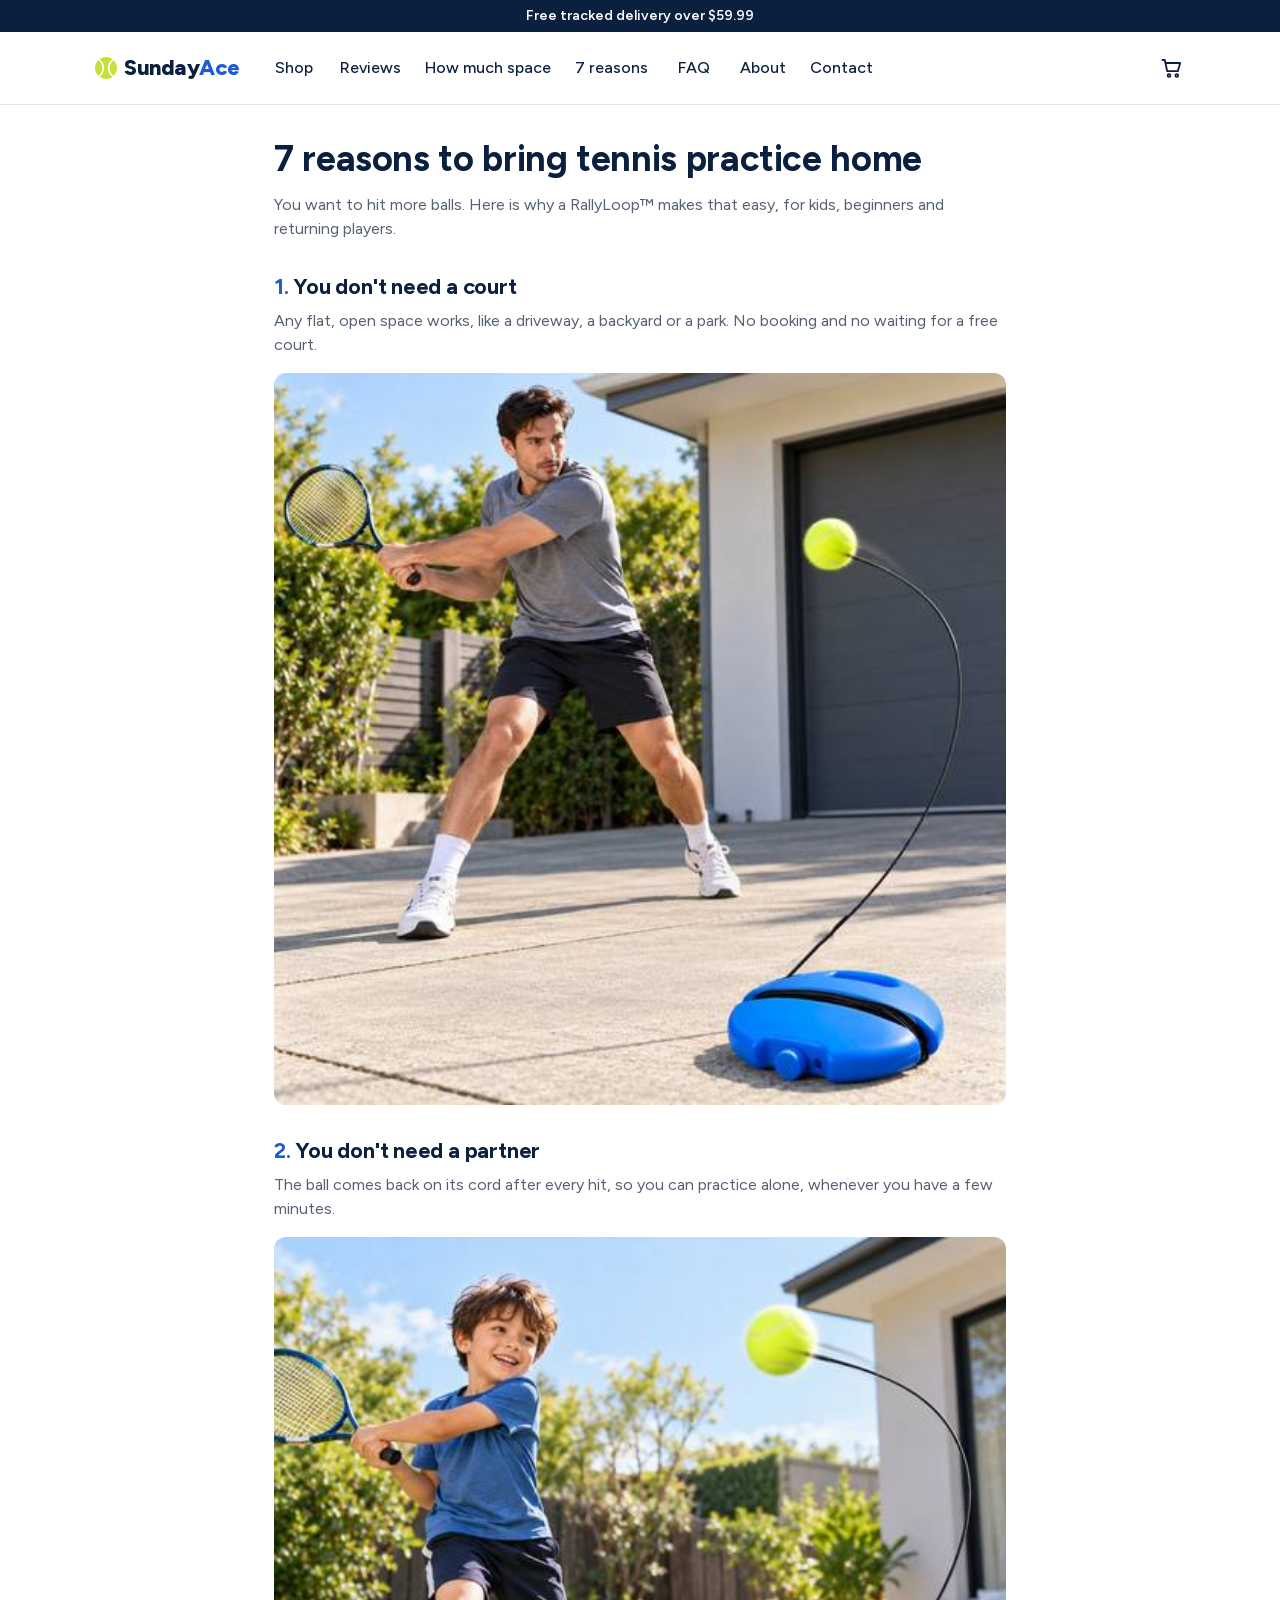
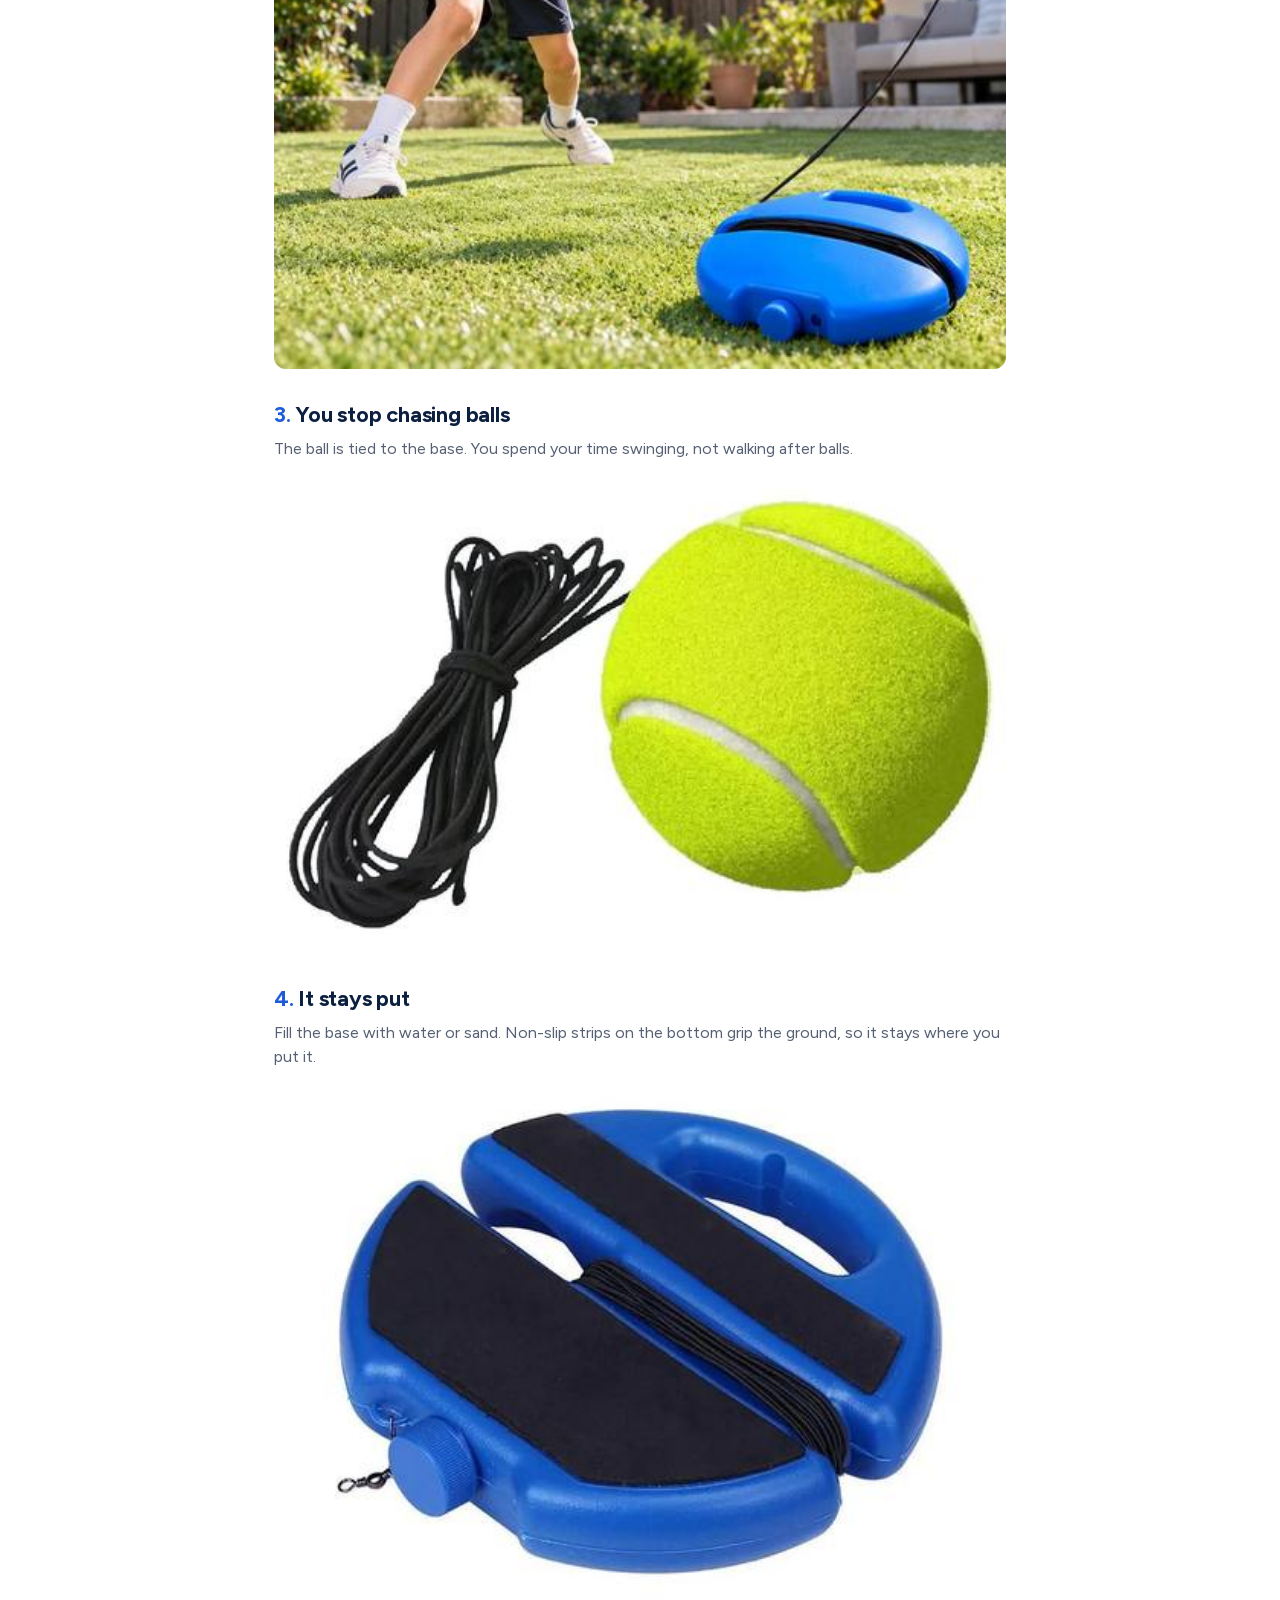
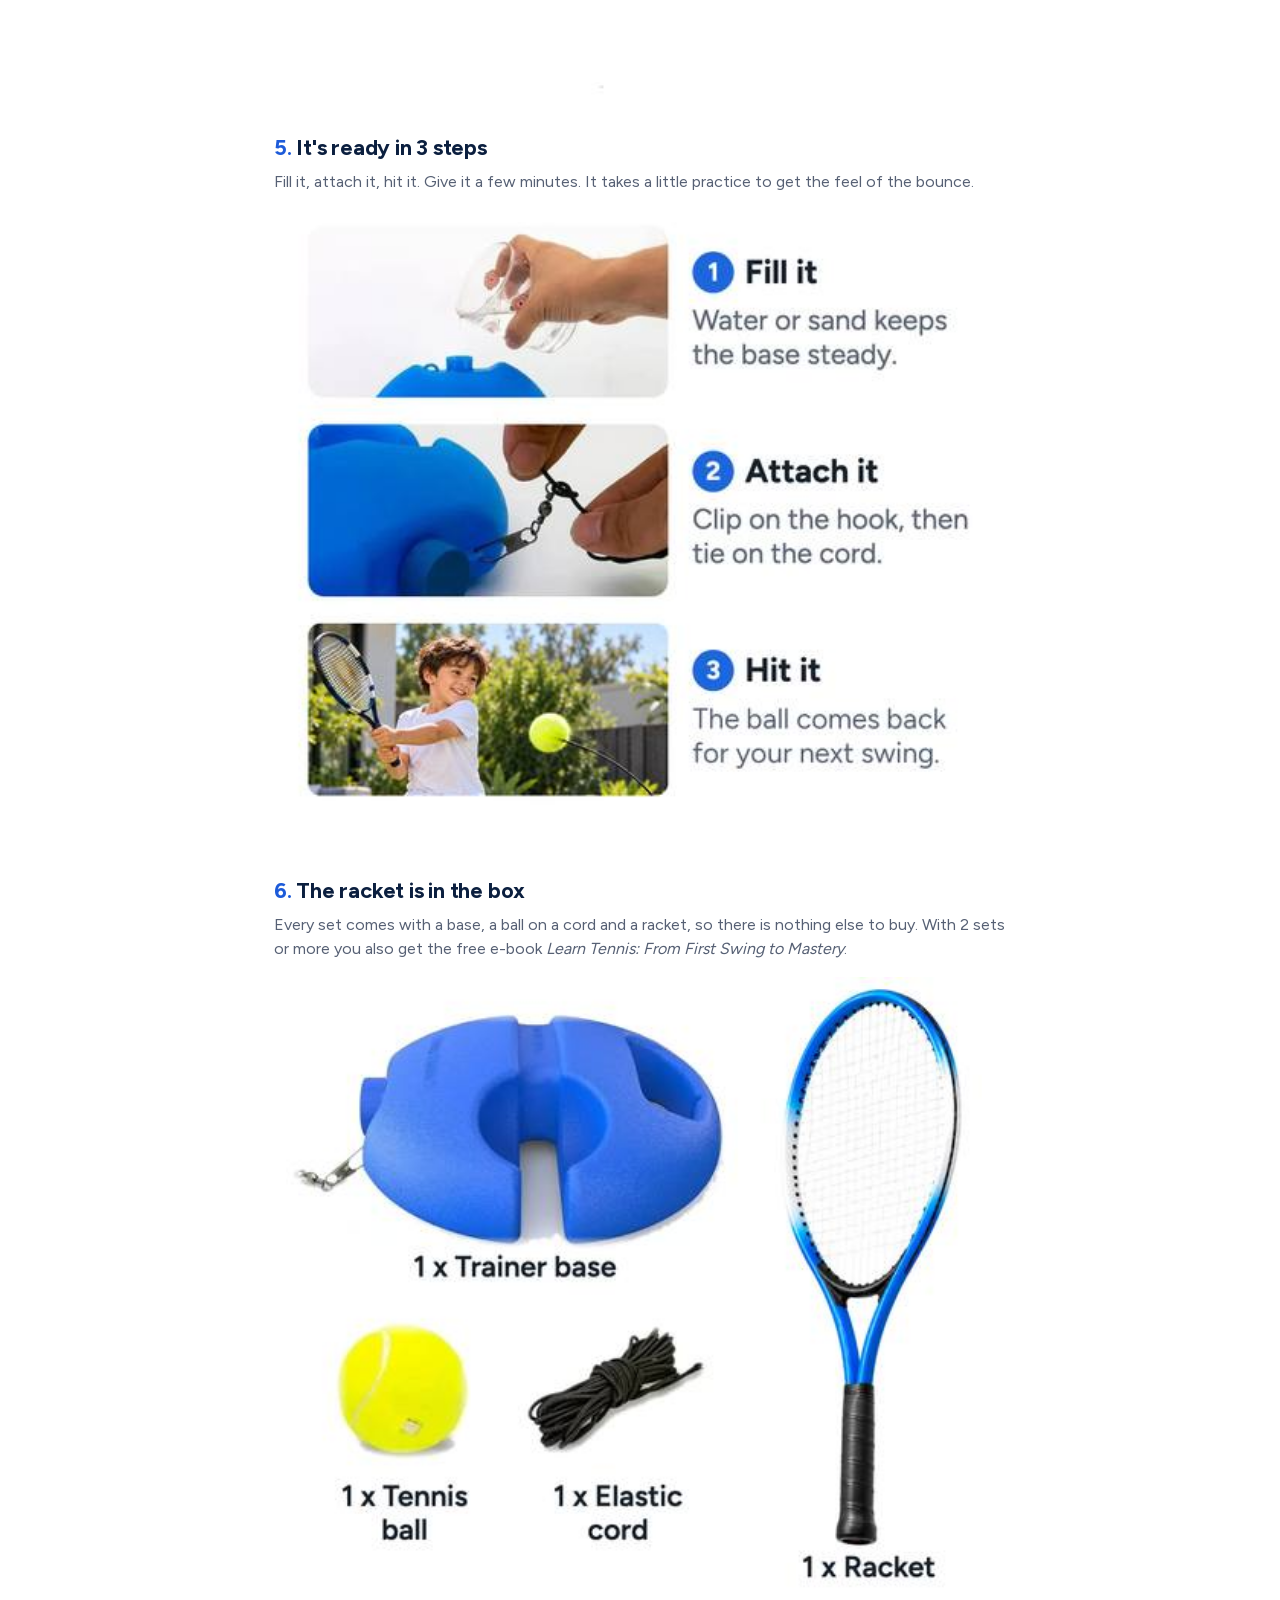
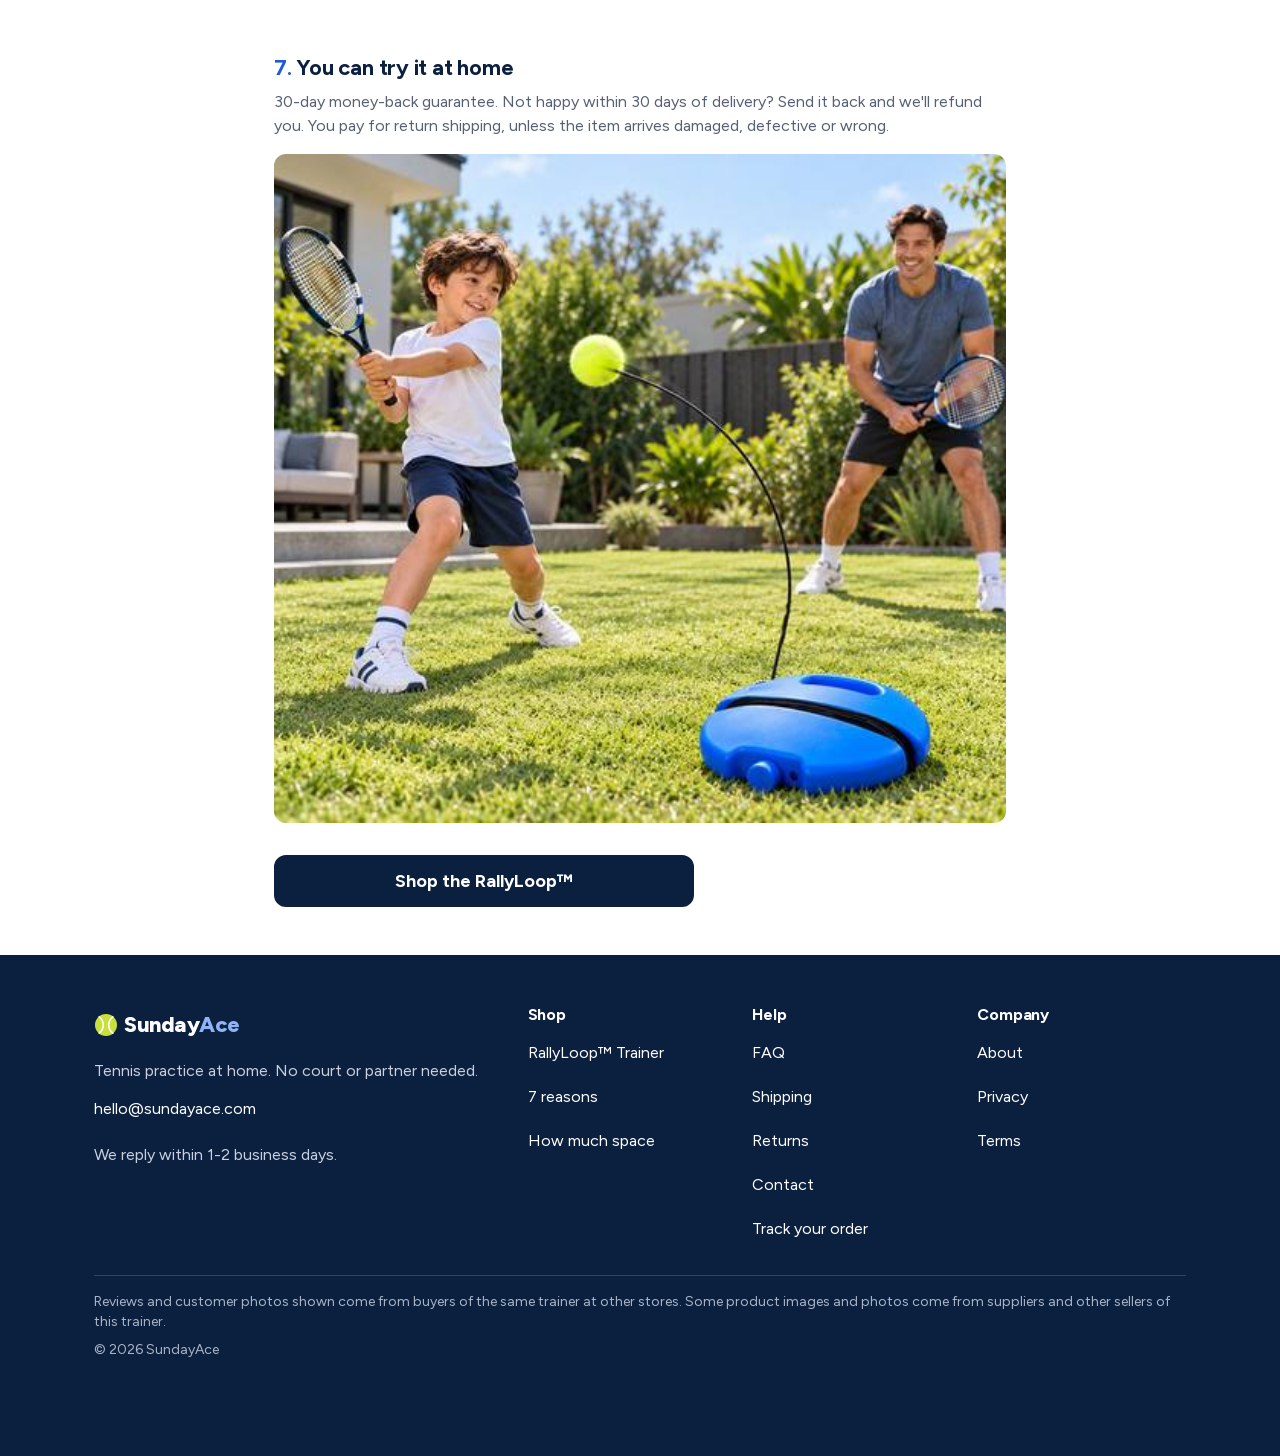
==== commit 990b6fd6: "SundayAce: Name und Domain, Wortmarke statt Logo-Bild, 6,928 neben den Sternen Co-Authored-By: Claud" ====
--- a/pages/7-reasons.html
+++ b/pages/7-reasons.html
@@ -5,8 +5,8 @@
 <meta name="viewport" content="width=device-width,initial-scale=1,viewport-fit=cover">
 <meta name="robots" content="noindex,nofollow">
 <meta name="theme-color" content="#0B1F3F">
-<title>7 reasons to practice at home | Desk'd Up</title>
-<meta name="description" content="7 reasons to practice at home. RallyLoop™ Solo Tennis Trainer by Desk&#x27;d Up.">
+<title>7 reasons to practice at home | SundayAce</title>
+<meta name="description" content="7 reasons to practice at home. RallyLoop™ Solo Tennis Trainer by SundayAce.">
 <link rel="preload" href="../fonts/Figtree.woff2" as="font" type="font/woff2" crossorigin>
 <link rel="icon" type="image/png" href="../img/icon.png">
 <link rel="stylesheet" href="../assets/shop.css">
@@ -14,7 +14,7 @@
 <body>
 <div class="band">Free tracked delivery over $59.99</div>
 <header class="kopf"><div class="wrap">
-<a class="logo" href="../index.html" aria-label="Desk&#x27;d Up home"><img src="../img/logo.png" alt="Desk&#x27;d Up" width="334" height="96"></a>
+<a class="logo" href="../index.html" aria-label="SundayAce home"><svg class="logo__ball" viewBox="0 0 24 24" aria-hidden="true"><circle cx="12" cy="12" r="11"/><path d="M5.2 3.8c5.4 4.4 5.4 12 0 16.4M18.8 3.8c-5.4 4.4-5.4 12 0 16.4"/></svg><span class="logo__wort">Sunday<b>Ace</b></span></a>
 <nav class="nav" aria-label="Main"><a href="../index.html">Shop</a><a href="../index.html#reviews">Reviews</a><a href="../pages/space.html">How much space</a><a href="../pages/7-reasons.html">7 reasons</a><a href="../pages/faq.html">FAQ</a><a href="../pages/about.html">About</a><a href="../pages/contact.html">Contact</a></nav>
 <div class="kopf__rechts">
 <button type="button" class="symbol menue-knopf" data-auf="menue" aria-label="Open menu"><svg viewBox="0 0 24 24" aria-hidden="true"><path d="M3 6.5h18M3 12h18M3 17.5h18"/></svg></button>
@@ -33,13 +33,13 @@
 <p class="seite__kauf"><a class="knopf" href="../index.html#kaufen">Shop the RallyLoop™</a></p></div></main>
 <footer class="fuss"><div class="wrap">
 <div class="fuss__spalten">
-<div class="fuss__marke"><a class="fuss__logo" href="../index.html" aria-label="Desk&#x27;d Up home"><img src="../img/logo_weiss.png" alt="Desk&#x27;d Up" width="334" height="96" loading="lazy" decoding="async"></a>
+<div class="fuss__marke"><a class="fuss__logo" href="../index.html" aria-label="SundayAce home"><svg class="logo__ball" viewBox="0 0 24 24" aria-hidden="true"><circle cx="12" cy="12" r="11"/><path d="M5.2 3.8c5.4 4.4 5.4 12 0 16.4M18.8 3.8c-5.4 4.4-5.4 12 0 16.4"/></svg><span class="logo__wort">Sunday<b>Ace</b></span></a>
 <p>Tennis practice at home. No court or partner needed.</p>
-<a href="mailto:info@deskdup.com">info@deskdup.com</a>
+<a href="mailto:hello@sundayace.com">hello@sundayace.com</a>
 <p>We reply within 1-2 business days.</p></div>
-<div><h3>Shop</h3><ul><li><a href="../index.html">RallyLoop™ Trainer</a></li><li><a href="../pages/7-reasons.html">7 reasons</a></li><li><a href="../pages/space.html">How much space</a></li></ul></div><div><h3>Help</h3><ul><li><a href="../pages/faq.html">FAQ</a></li><li><a href="../pages/shipping.html">Shipping</a></li><li><a href="../pages/returns.html">Returns</a></li><li><a href="../pages/contact.html">Contact</a></li><li><a href="mailto:info@deskdup.com?subject=Where%20is%20my%20order%3F">Track your order</a></li></ul></div><div><h3>Company</h3><ul><li><a href="../pages/about.html">About</a></li><li><a href="../pages/privacy.html">Privacy</a></li><li><a href="../pages/terms.html">Terms</a></li></ul></div>
+<div><h3>Shop</h3><ul><li><a href="../index.html">RallyLoop™ Trainer</a></li><li><a href="../pages/7-reasons.html">7 reasons</a></li><li><a href="../pages/space.html">How much space</a></li></ul></div><div><h3>Help</h3><ul><li><a href="../pages/faq.html">FAQ</a></li><li><a href="../pages/shipping.html">Shipping</a></li><li><a href="../pages/returns.html">Returns</a></li><li><a href="../pages/contact.html">Contact</a></li><li><a href="mailto:hello@sundayace.com?subject=Where%20is%20my%20order%3F">Track your order</a></li></ul></div><div><h3>Company</h3><ul><li><a href="../pages/about.html">About</a></li><li><a href="../pages/privacy.html">Privacy</a></li><li><a href="../pages/terms.html">Terms</a></li></ul></div>
 </div>
-<div class="fuss__klein"><p>Reviews and customer photos shown come from buyers of the same trainer at other stores. Some product images and photos come from suppliers and other sellers of this trainer.</p><p>&copy; 2026 Desk'd Up</p></div>
+<div class="fuss__klein"><p>Reviews and customer photos shown come from buyers of the same trainer at other stores. Some product images and photos come from suppliers and other sellers of this trainer.</p><p>&copy; 2026 SundayAce</p></div>
 </div></footer>
 
 <div class="schublade" id="menue" role="dialog" aria-modal="true" aria-label="Menu">
--- a/assets/shop.css
+++ b/assets/shop.css
@@ -1,4 +1,4 @@
-/* Desk'd Up, Vorschau RallyLoop. Ein Gestaltungssystem:
+/* SundayAce, Vorschau RallyLoop. Ein Gestaltungssystem:
    Schrift: Figtree 400/600/700. Farben: Navy (Logo, Knopf, Text), Blau (Auswahl, Haken, Links), Bernstein (nur Sterne), dazu Weiss und Grau.
    Abstand: 4 8 12 16 24 32 48 64. Schriftgroessen: 14 16 18 22 28 36. Ein Knopf, eine Karte, Radius ueberall 12. */
 @font-face{font-family:'Figtree';font-weight:300 900;font-style:normal;font-display:swap;src:url('../fonts/Figtree.woff2') format('woff2')}
@@ -34,8 +34,12 @@
 .band{background:var(--navy);color:var(--weiss);font-size:14px;font-weight:600;line-height:20px;text-align:center;padding:var(--s1) var(--s4)}
 .kopf{background:var(--weiss);border-bottom:1px solid var(--linie)}
 .kopf .wrap{display:flex;align-items:center;gap:var(--s2);height:48px}
-.logo{display:block;flex:none;padding:6px 0}
-.logo img{height:32px;width:auto}
+.logo{display:flex;align-items:center;gap:6px;flex:none;height:44px;color:var(--navy);text-decoration:none}
+.logo__ball{flex:none;width:24px;height:24px}
+.logo__ball circle{fill:#C8E03C}
+.logo__ball path{fill:none;stroke:var(--weiss);stroke-width:1.6;stroke-linecap:round}
+.logo__wort{font-size:22px;font-weight:800;line-height:32px;letter-spacing:-.02em}
+.logo__wort b{font-weight:800;color:var(--blau)}
 .nav{display:none}
 .kopf__rechts{display:flex;align-items:center;margin-left:auto;margin-right:calc(var(--s2) * -1)}
 .symbol{position:relative;display:flex;align-items:center;justify-content:center;width:44px;height:44px;padding:0;border:0;background:none;cursor:pointer;color:var(--navy)}
@@ -213,8 +217,8 @@
 .fuss{background:var(--navy);color:#C9D1DF;padding:var(--s7) 0 96px}
 .fuss__spalten{display:grid;grid-template-columns:1fr 1fr;gap:var(--s5) var(--s4)}
 .fuss__marke{grid-column:1/-1}
-.fuss__marke img{height:32px;width:auto}
-.fuss__logo{display:inline-block!important;padding:6px 0!important;margin:0!important}
+.fuss__logo{display:inline-flex!important;align-items:center;gap:6px;height:44px;padding:0!important;margin:0!important;color:var(--weiss);text-decoration:none}
+.fuss__logo .logo__wort b{color:#8FB3F5}
 .fuss__marke p{margin-top:var(--s3)}
 .fuss a{color:var(--weiss);text-decoration:none}
 .fuss__marke a{display:inline-block;padding:10px 0;margin-top:var(--s1)}
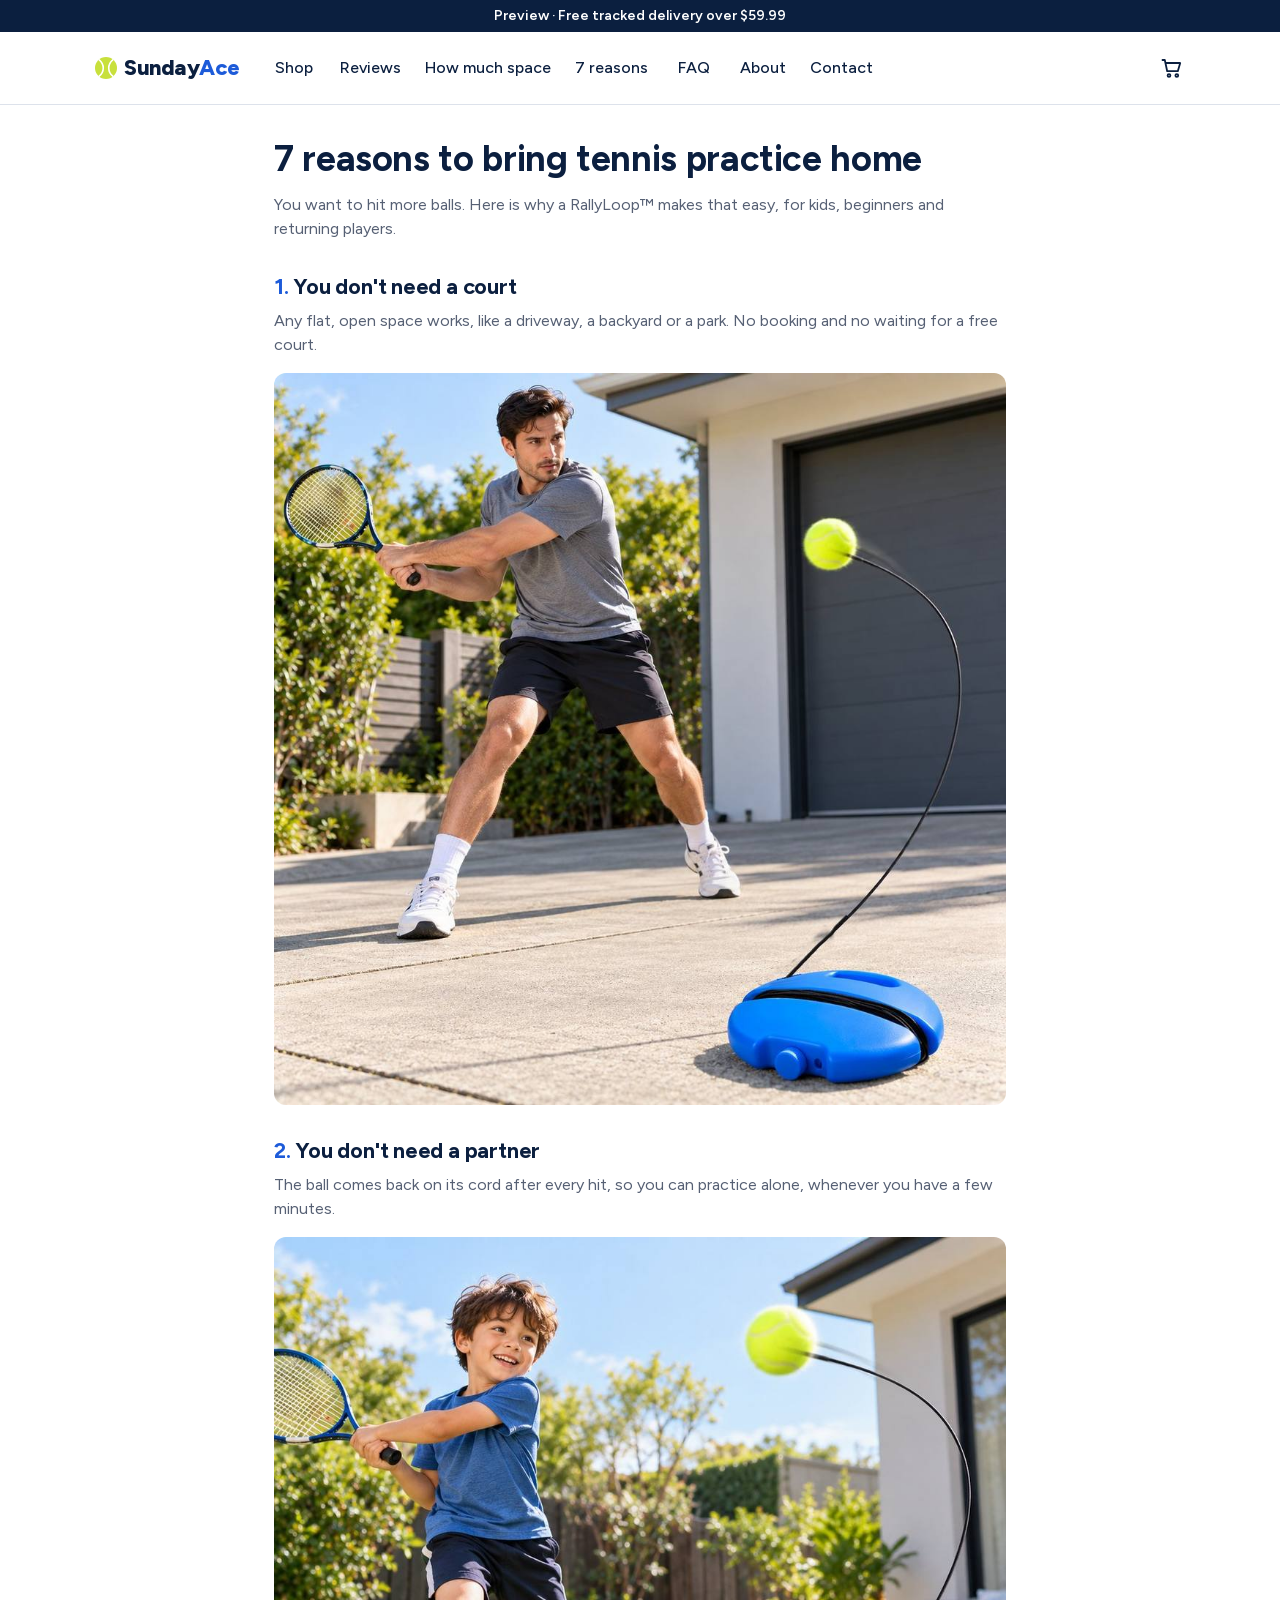
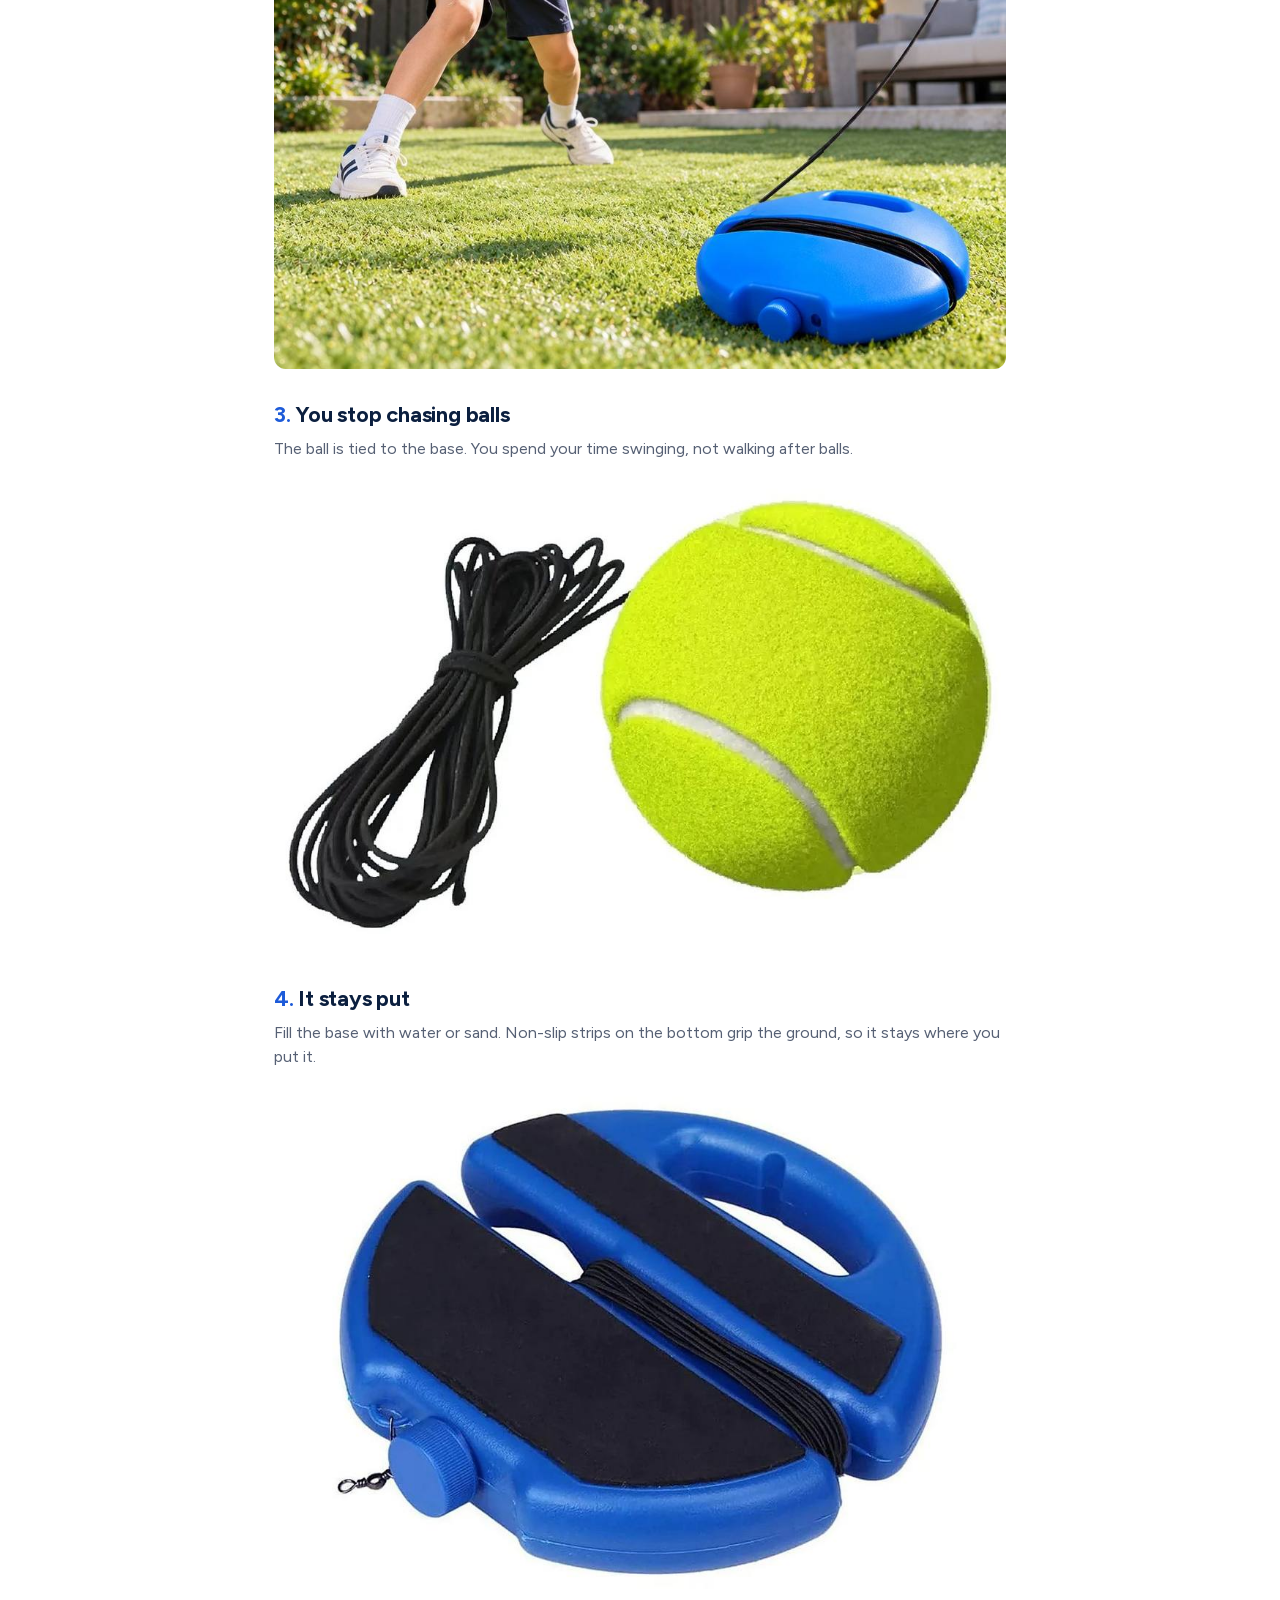
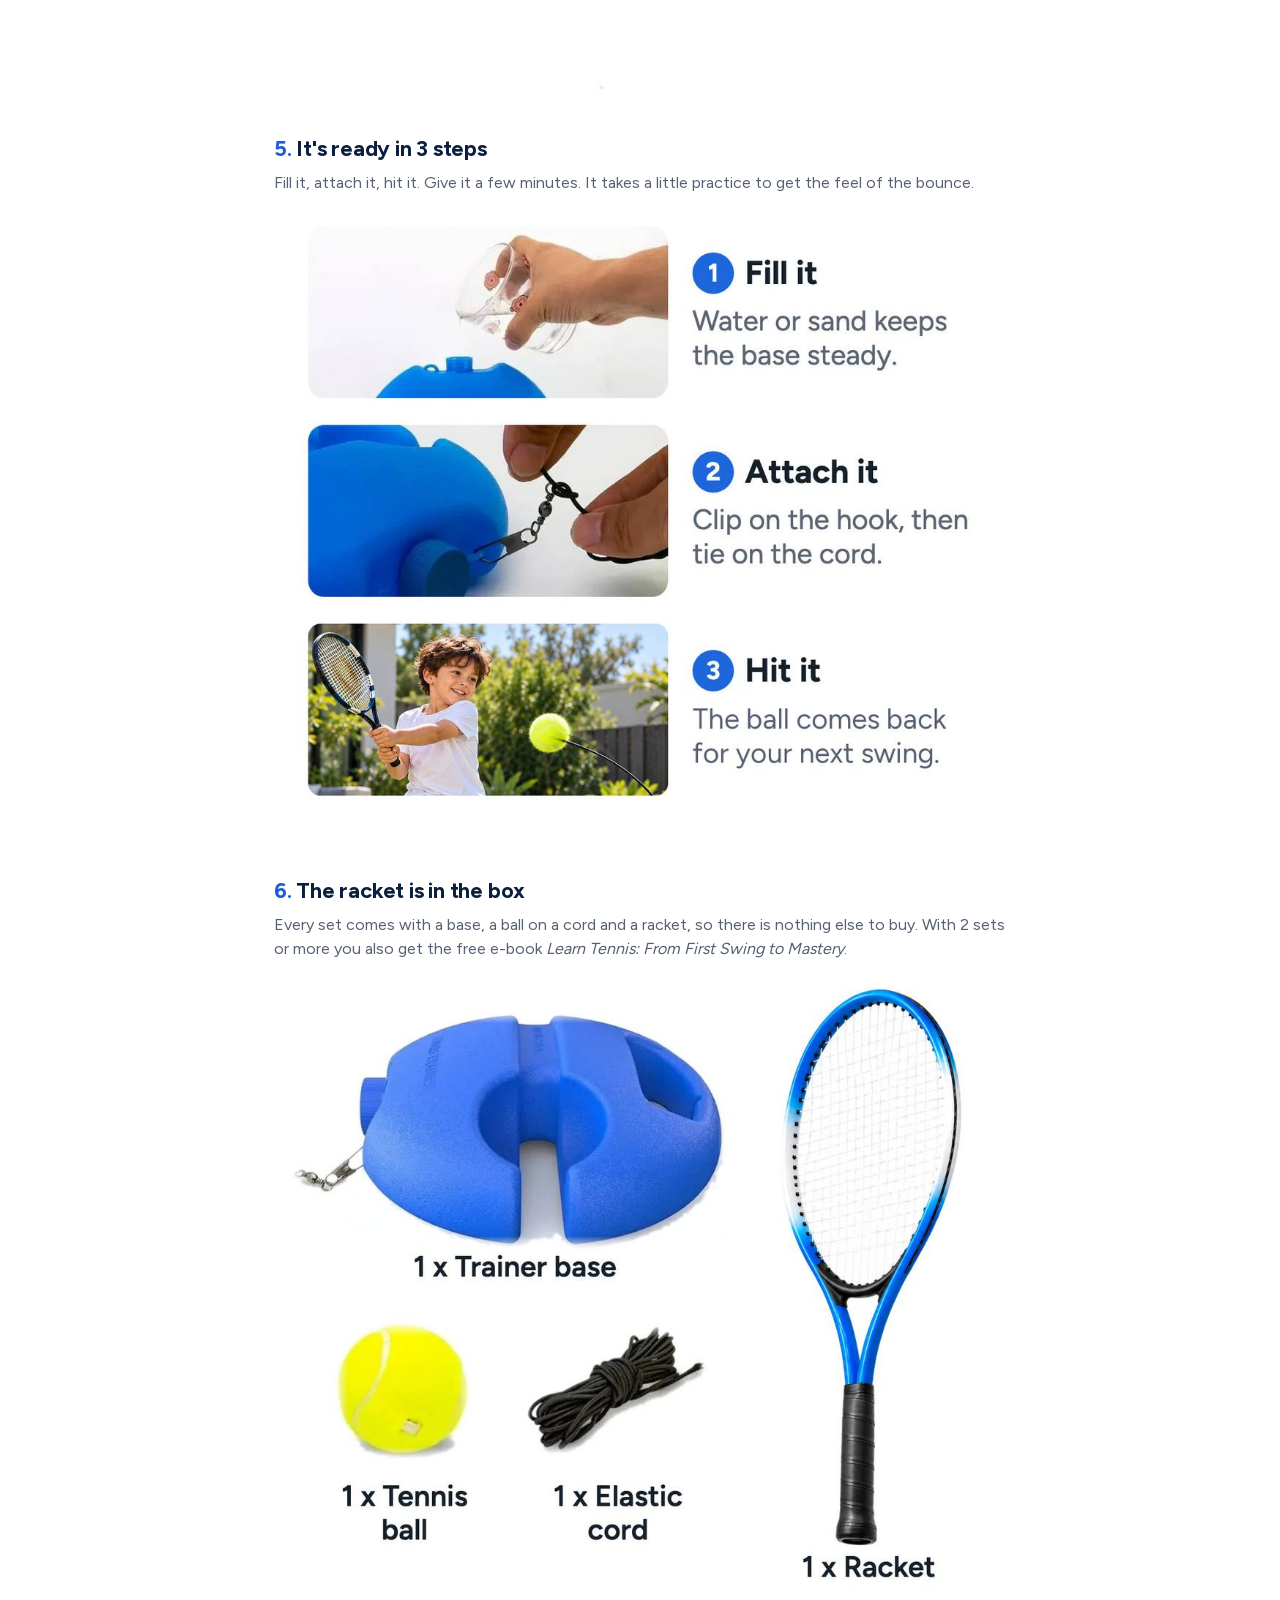
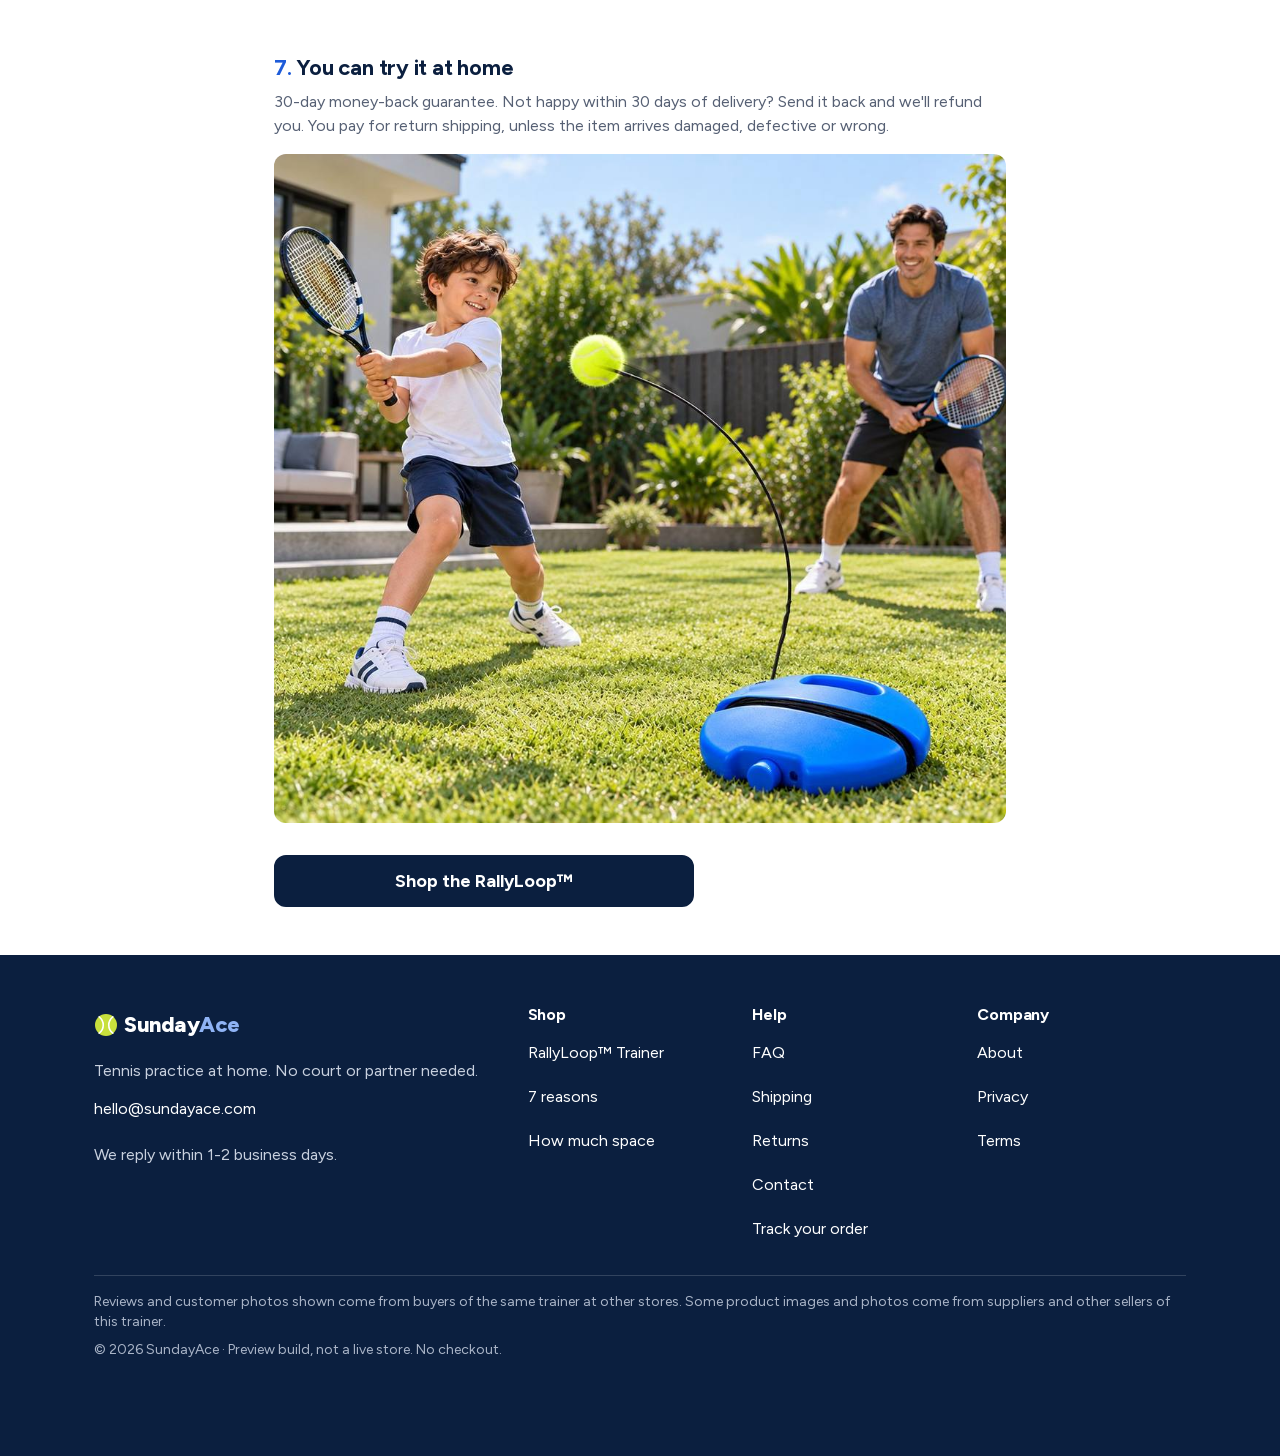
==== commit 37f2e60e: "Preview-Band und Vorschau-Zeile im Fuss Co-Authored-By: Claude Opus 5.5 <noreply@anthropic.com>" ====
--- a/pages/7-reasons.html
+++ b/pages/7-reasons.html
@@ -12,7 +12,7 @@
 <link rel="stylesheet" href="../assets/shop.css">
 </head>
 <body>
-<div class="band">Free tracked delivery over $59.99</div>
+<div class="band">Preview &middot; Free tracked delivery over $59.99</div>
 <header class="kopf"><div class="wrap">
 <a class="logo" href="../index.html" aria-label="SundayAce home"><svg class="logo__ball" viewBox="0 0 24 24" aria-hidden="true"><circle cx="12" cy="12" r="11"/><path d="M5.2 3.8c5.4 4.4 5.4 12 0 16.4M18.8 3.8c-5.4 4.4-5.4 12 0 16.4"/></svg><span class="logo__wort">Sunday<b>Ace</b></span></a>
 <nav class="nav" aria-label="Main"><a href="../index.html">Shop</a><a href="../index.html#reviews">Reviews</a><a href="../pages/space.html">How much space</a><a href="../pages/7-reasons.html">7 reasons</a><a href="../pages/faq.html">FAQ</a><a href="../pages/about.html">About</a><a href="../pages/contact.html">Contact</a></nav>
@@ -39,7 +39,7 @@
 <p>We reply within 1-2 business days.</p></div>
 <div><h3>Shop</h3><ul><li><a href="../index.html">RallyLoop™ Trainer</a></li><li><a href="../pages/7-reasons.html">7 reasons</a></li><li><a href="../pages/space.html">How much space</a></li></ul></div><div><h3>Help</h3><ul><li><a href="../pages/faq.html">FAQ</a></li><li><a href="../pages/shipping.html">Shipping</a></li><li><a href="../pages/returns.html">Returns</a></li><li><a href="../pages/contact.html">Contact</a></li><li><a href="mailto:hello@sundayace.com?subject=Where%20is%20my%20order%3F">Track your order</a></li></ul></div><div><h3>Company</h3><ul><li><a href="../pages/about.html">About</a></li><li><a href="../pages/privacy.html">Privacy</a></li><li><a href="../pages/terms.html">Terms</a></li></ul></div>
 </div>
-<div class="fuss__klein"><p>Reviews and customer photos shown come from buyers of the same trainer at other stores. Some product images and photos come from suppliers and other sellers of this trainer.</p><p>&copy; 2026 SundayAce</p></div>
+<div class="fuss__klein"><p>Reviews and customer photos shown come from buyers of the same trainer at other stores. Some product images and photos come from suppliers and other sellers of this trainer.</p><p>&copy; 2026 SundayAce &middot; Preview build, not a live store. No checkout.</p></div>
 </div></footer>
 
 <div class="schublade" id="menue" role="dialog" aria-modal="true" aria-label="Menu">
--- a/assets/shop.css
+++ b/assets/shop.css
@@ -288,7 +288,6 @@
   .wrap{padding:0 var(--s5)}
   .band{padding:6px var(--s4)}
   .kopf .wrap{height:72px;gap:var(--s6)}
-  .logo img{height:40px}
   .nav{display:flex;gap:var(--s5);font-size:16px}
   .nav a{display:flex;align-items:center;justify-content:center;min-width:44px;min-height:44px;color:var(--navy);text-decoration:none;font-weight:500}
   .nav a:hover{color:var(--blau)}
@@ -329,7 +328,7 @@
   html.flach .satz,html.flach .haken li:first-child{display:none}
   .galerie__spur{aspect-ratio:auto;height:var(--gal)}
   .folie--fuellt img{width:auto;max-width:100%;margin:0 auto;border-radius:var(--r);object-fit:cover}
-  .zaehler{right:calc((100% - var(--gal))/2 + var(--s2));padding:0 var(--s2);line-height:22px}
+  .zaehler{right:calc((100% - var(--gal))/2 + var(--s2));padding:0 var(--s1);line-height:22px}
   .folie:nth-child(5) img{width:auto;max-width:100%;margin:0 auto;border-radius:var(--r)}
 }
 @supports(height:1svh){@media(max-width:899px){:root{--gal:clamp(200px,calc(100svh - var(--text-rest) - var(--zeilen) - var(--umbruch)),var(--gal-max))}}}
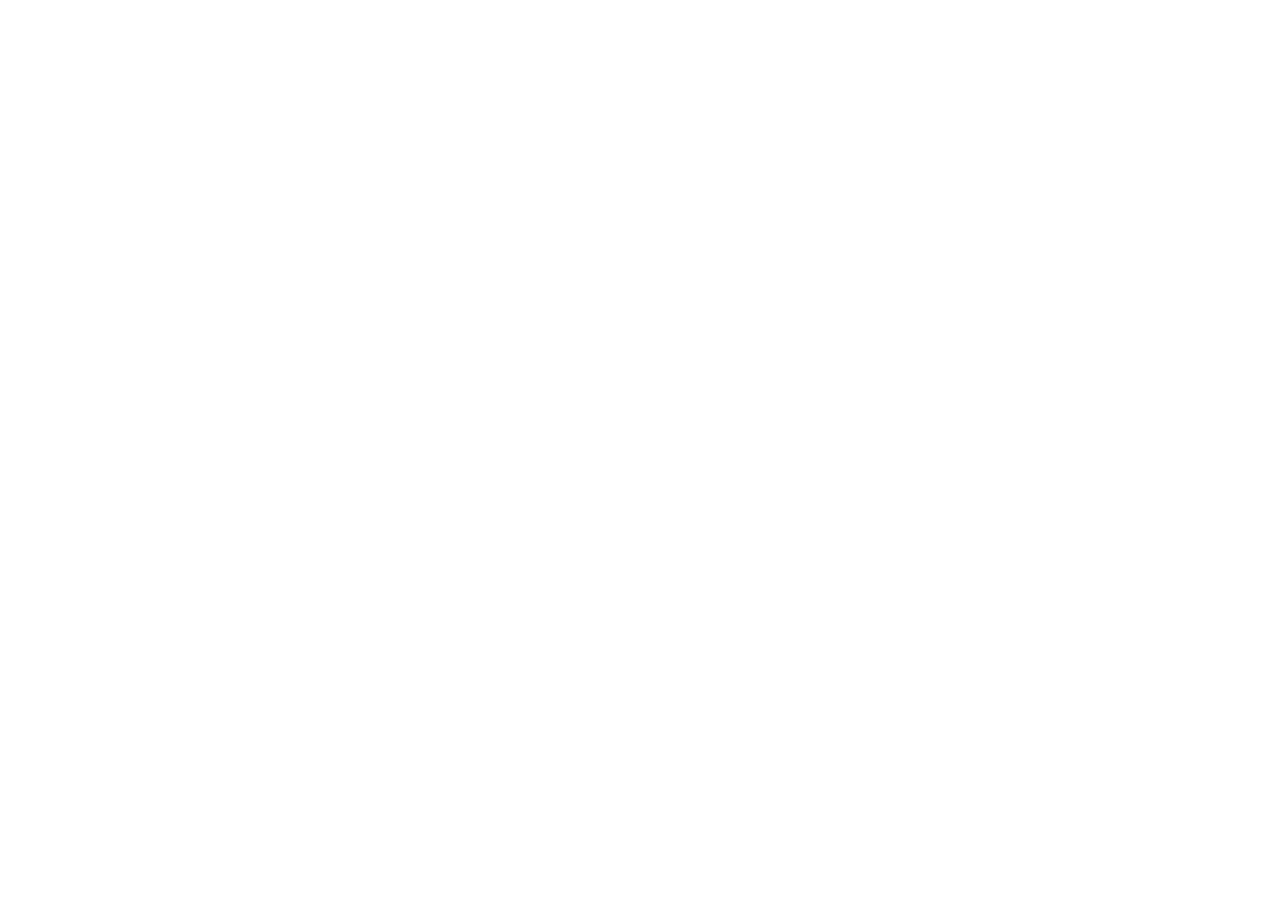
==== commit 44a0015f: "Vorschau umgezogen nach dlichters.com/sundayace.com/, hier nur noch Weiterleitungen (David 09.11.202" ====
--- a/pages/7-reasons.html
+++ b/pages/7-reasons.html
@@ -1,71 +1,8 @@
 <!doctype html>
-<html lang="en" data-r="../">
-<head>
-<meta charset="utf-8">
-<meta name="viewport" content="width=device-width,initial-scale=1,viewport-fit=cover">
-<meta name="robots" content="noindex,nofollow">
-<meta name="theme-color" content="#0B1F3F">
-<title>7 reasons to practice at home | SundayAce</title>
-<meta name="description" content="7 reasons to practice at home. RallyLoop™ Solo Tennis Trainer by SundayAce.">
-<link rel="preload" href="../fonts/Figtree.woff2" as="font" type="font/woff2" crossorigin>
-<link rel="icon" type="image/png" href="../img/icon.png">
-<link rel="stylesheet" href="../assets/shop.css">
-</head>
-<body>
-<div class="band">Preview &middot; Free tracked delivery over $59.99</div>
-<header class="kopf"><div class="wrap">
-<a class="logo" href="../index.html" aria-label="SundayAce home"><svg class="logo__ball" viewBox="0 0 24 24" aria-hidden="true"><circle cx="12" cy="12" r="11"/><path d="M5.2 3.8c5.4 4.4 5.4 12 0 16.4M18.8 3.8c-5.4 4.4-5.4 12 0 16.4"/></svg><span class="logo__wort">Sunday<b>Ace</b></span></a>
-<nav class="nav" aria-label="Main"><a href="../index.html">Shop</a><a href="../index.html#reviews">Reviews</a><a href="../pages/space.html">How much space</a><a href="../pages/7-reasons.html">7 reasons</a><a href="../pages/faq.html">FAQ</a><a href="../pages/about.html">About</a><a href="../pages/contact.html">Contact</a></nav>
-<div class="kopf__rechts">
-<button type="button" class="symbol menue-knopf" data-auf="menue" aria-label="Open menu"><svg viewBox="0 0 24 24" aria-hidden="true"><path d="M3 6.5h18M3 12h18M3 17.5h18"/></svg></button>
-<button type="button" class="symbol" data-auf="korb" aria-label="Open cart"><svg viewBox="0 0 24 24" aria-hidden="true"><path d="M2.5 4h2.3l2.4 11.2h10.6L20.2 7H5.7"/><circle cx="9" cy="19.5" r="1.4"/><circle cx="16.8" cy="19.5" r="1.4"/></svg><span class="korbzahl" hidden></span></button>
-</div>
-</div></header>
-<main class="seite"><div class="wrap"><h1>7 reasons to bring tennis practice home</h1>
-<p>You want to hit more balls. Here is why a RallyLoop™ makes that easy, for kids, beginners and returning players.</p>
-<section class="grund"><h2><span class="grund__nr">1.</span> You don't need a court</h2><p>Any flat, open space works, like a driveway, a backyard or a park. No booking and no waiting for a free court.</p><img class="bild" src="../img/02_anwendung_erwachsener-720.jpg" srcset="../img/02_anwendung_erwachsener-480.jpg 480w, ../img/02_anwendung_erwachsener-720.jpg 720w, ../img/02_anwendung_erwachsener-1000.jpg 1000w" sizes="(min-width:780px) 732px, calc(100vw - 32px)" alt="A man practices on a driveway" width="1000" height="1000" loading="eager" fetchpriority="high" decoding="async"></section>
-<section class="grund"><h2><span class="grund__nr">2.</span> You don't need a partner</h2><p>The ball comes back on its cord after every hit, so you can practice alone, whenever you have a few minutes.</p><img class="bild" src="../img/01_erstes_bild-720.jpg" srcset="../img/01_erstes_bild-480.jpg 480w, ../img/01_erstes_bild-720.jpg 720w, ../img/01_erstes_bild-1000.jpg 1000w" sizes="(min-width:780px) 732px, calc(100vw - 32px)" alt="A boy hits the ball in his backyard" width="1000" height="1000" loading="eager" decoding="async"></section>
-<section class="grund"><h2><span class="grund__nr">3.</span> You stop chasing balls</h2><p>The ball is tied to the base. You spend your time swinging, not walking after balls.</p><img class="bild" src="../img/r11-720.jpg" srcset="../img/r11-480.jpg 480w, ../img/r11-720.jpg 720w, ../img/r11-1000.jpg 1000w" sizes="(min-width:780px) 732px, calc(100vw - 32px)" alt="The tennis ball and elastic cord" width="1000" height="650" loading="lazy" decoding="async"></section>
-<section class="grund"><h2><span class="grund__nr">4.</span> It stays put</h2><p>Fill the base with water or sand. Non-slip strips on the bottom grip the ground, so it stays where you put it.</p><img class="bild" src="../img/r09-720.jpg" srcset="../img/r09-480.jpg 480w, ../img/r09-720.jpg 720w, ../img/r09-1000.jpg 1000w" sizes="(min-width:780px) 732px, calc(100vw - 32px)" alt="The underside of the base with non-slip strips" width="1000" height="844" loading="lazy" decoding="async"></section>
-<section class="grund"><h2><span class="grund__nr">5.</span> It's ready in 3 steps</h2><p>Fill it, attach it, hit it. Give it a few minutes. It takes a little practice to get the feel of the bounce.</p><img class="bild" src="../img/r03-720.jpg" srcset="../img/r03-480.jpg 480w, ../img/r03-720.jpg 720w, ../img/r03-1000.jpg 1000w" sizes="(min-width:780px) 732px, calc(100vw - 32px)" alt="Ready in 3 steps: fill it, attach it, hit it" width="1000" height="867" loading="lazy" decoding="async"></section>
-<section class="grund"><h2><span class="grund__nr">6.</span> The racket is in the box</h2><p>Every set comes with a base, a ball on a cord and a racket, so there is nothing else to buy. With 2 sets or more you also get the free e-book <em>Learn Tennis: From First Swing to Mastery</em>.</p><img class="bild" src="../img/r06b-720.jpg" srcset="../img/r06b-480.jpg 480w, ../img/r06b-720.jpg 720w, ../img/r06b-1000.jpg 1000w" sizes="(min-width:780px) 732px, calc(100vw - 32px)" alt="What&#x27;s in the box" width="1000" height="881" loading="lazy" decoding="async"></section>
-<section class="grund"><h2><span class="grund__nr">7.</span> You can try it at home</h2><p>30-day money-back guarantee. Not happy within 30 days of delivery? Send it back and we'll refund you. You pay for return shipping, unless the item arrives damaged, defective or wrong.</p><img class="bild" src="../img/05_kind_und_erwachsener-720.jpg" srcset="../img/05_kind_und_erwachsener-480.jpg 480w, ../img/05_kind_und_erwachsener-720.jpg 720w, ../img/05_kind_und_erwachsener-1000.jpg 1000w" sizes="(min-width:780px) 732px, calc(100vw - 32px)" alt="A boy and a man play together" width="1000" height="914" loading="lazy" decoding="async"></section>
-<p class="seite__kauf"><a class="knopf" href="../index.html#kaufen">Shop the RallyLoop™</a></p></div></main>
-<footer class="fuss"><div class="wrap">
-<div class="fuss__spalten">
-<div class="fuss__marke"><a class="fuss__logo" href="../index.html" aria-label="SundayAce home"><svg class="logo__ball" viewBox="0 0 24 24" aria-hidden="true"><circle cx="12" cy="12" r="11"/><path d="M5.2 3.8c5.4 4.4 5.4 12 0 16.4M18.8 3.8c-5.4 4.4-5.4 12 0 16.4"/></svg><span class="logo__wort">Sunday<b>Ace</b></span></a>
-<p>Tennis practice at home. No court or partner needed.</p>
-<a href="mailto:hello@sundayace.com">hello@sundayace.com</a>
-<p>We reply within 1-2 business days.</p></div>
-<div><h3>Shop</h3><ul><li><a href="../index.html">RallyLoop™ Trainer</a></li><li><a href="../pages/7-reasons.html">7 reasons</a></li><li><a href="../pages/space.html">How much space</a></li></ul></div><div><h3>Help</h3><ul><li><a href="../pages/faq.html">FAQ</a></li><li><a href="../pages/shipping.html">Shipping</a></li><li><a href="../pages/returns.html">Returns</a></li><li><a href="../pages/contact.html">Contact</a></li><li><a href="mailto:hello@sundayace.com?subject=Where%20is%20my%20order%3F">Track your order</a></li></ul></div><div><h3>Company</h3><ul><li><a href="../pages/about.html">About</a></li><li><a href="../pages/privacy.html">Privacy</a></li><li><a href="../pages/terms.html">Terms</a></li></ul></div>
-</div>
-<div class="fuss__klein"><p>Reviews and customer photos shown come from buyers of the same trainer at other stores. Some product images and photos come from suppliers and other sellers of this trainer.</p><p>&copy; 2026 SundayAce &middot; Preview build, not a live store. No checkout.</p></div>
-</div></footer>
-
-<div class="schublade" id="menue" role="dialog" aria-modal="true" aria-label="Menu">
-<div class="schublade__grund" data-zu></div>
-<div class="schublade__blatt">
-<div class="schublade__kopf"><h2>Menu</h2><button type="button" class="symbol" data-zu aria-label="Close menu"><svg viewBox="0 0 24 24" aria-hidden="true"><path d="M5.5 5.5l13 13M18.5 5.5l-13 13"/></svg></button></div>
-<div class="schublade__inhalt"><ul class="menue"><li><a data-zu href="../index.html">Shop</a></li><li><a data-zu href="../index.html#reviews">Reviews</a></li><li><a data-zu href="../pages/space.html">How much space</a></li><li><a data-zu href="../pages/7-reasons.html">7 reasons</a></li><li><a data-zu href="../pages/faq.html">FAQ</a></li><li><a data-zu href="../pages/about.html">About</a></li><li><a data-zu href="../pages/contact.html">Contact</a></li><li><a data-zu href="../pages/shipping.html">Shipping</a></li><li><a data-zu href="../pages/returns.html">Returns</a></li></ul></div>
-</div>
-</div>
-<div class="schublade" id="korb" role="dialog" aria-modal="true" aria-label="Cart">
-<div class="schublade__grund" data-zu></div>
-<div class="schublade__blatt">
-<div class="schublade__kopf"><h2>Your cart</h2><button type="button" class="symbol" data-zu aria-label="Close cart"><svg viewBox="0 0 24 24" aria-hidden="true"><path d="M5.5 5.5l13 13M18.5 5.5l-13 13"/></svg></button></div>
-<div class="schublade__inhalt" id="korb-inhalt"></div>
-<div class="schublade__fuss" id="korb-fuss" hidden>
-<div class="summe"><span>Subtotal</span><span id="korb-summe"></span></div>
-<div class="lieferzeile"><span>Delivery</span><span id="korb-versand"></span></div>
-<p class="kleintext" id="korb-stufe" hidden></p>
-<p class="kleintext" data-datum></p>
-<p class="kleintext"><strong>30-day money-back guarantee.</strong> You pay return shipping unless the item arrives damaged, defective or wrong.</p>
-<button type="button" class="knopf" id="korb-kasse"><svg viewBox="0 0 16 16" width="14" height="14" aria-hidden="true"><path fill="currentColor" d="M4 7V5a4 4 0 0 1 8 0v2h1v8H3V7h1zm2 0h4V5a2 2 0 0 0-4 0v2z"/></svg>Secure checkout</button>
-<div class="express"><button type="button" class="knopf knopf--zweit" data-express>Apple Pay</button><button type="button" class="knopf knopf--zweit" data-express>Shop Pay</button></div>
-<p class="hinweis" id="korb-hinweis" role="status" hidden>This is a preview. Checkout is not connected yet.</p>
-</div>
-</div>
-</div>
-<script src="../assets/shop.js" defer></script>
-</body>
-</html>
+<html lang="en"><head><meta charset="utf-8">
+<meta name="robots" content="noindex">
+<meta http-equiv="refresh" content="0;url=https://dlichters.com/sundayace.com/pages/7-reasons.html">
+<link rel="canonical" href="https://dlichters.com/sundayace.com/pages/7-reasons.html">
+<title>Moved</title>
+<script>location.replace("https://dlichters.com/sundayace.com/pages/7-reasons.html"+location.search+location.hash)</script>
+</head><body><p>This page has moved: <a href="https://dlichters.com/sundayace.com/pages/7-reasons.html">https://dlichters.com/sundayace.com/pages/7-reasons.html</a></p></body></html>
